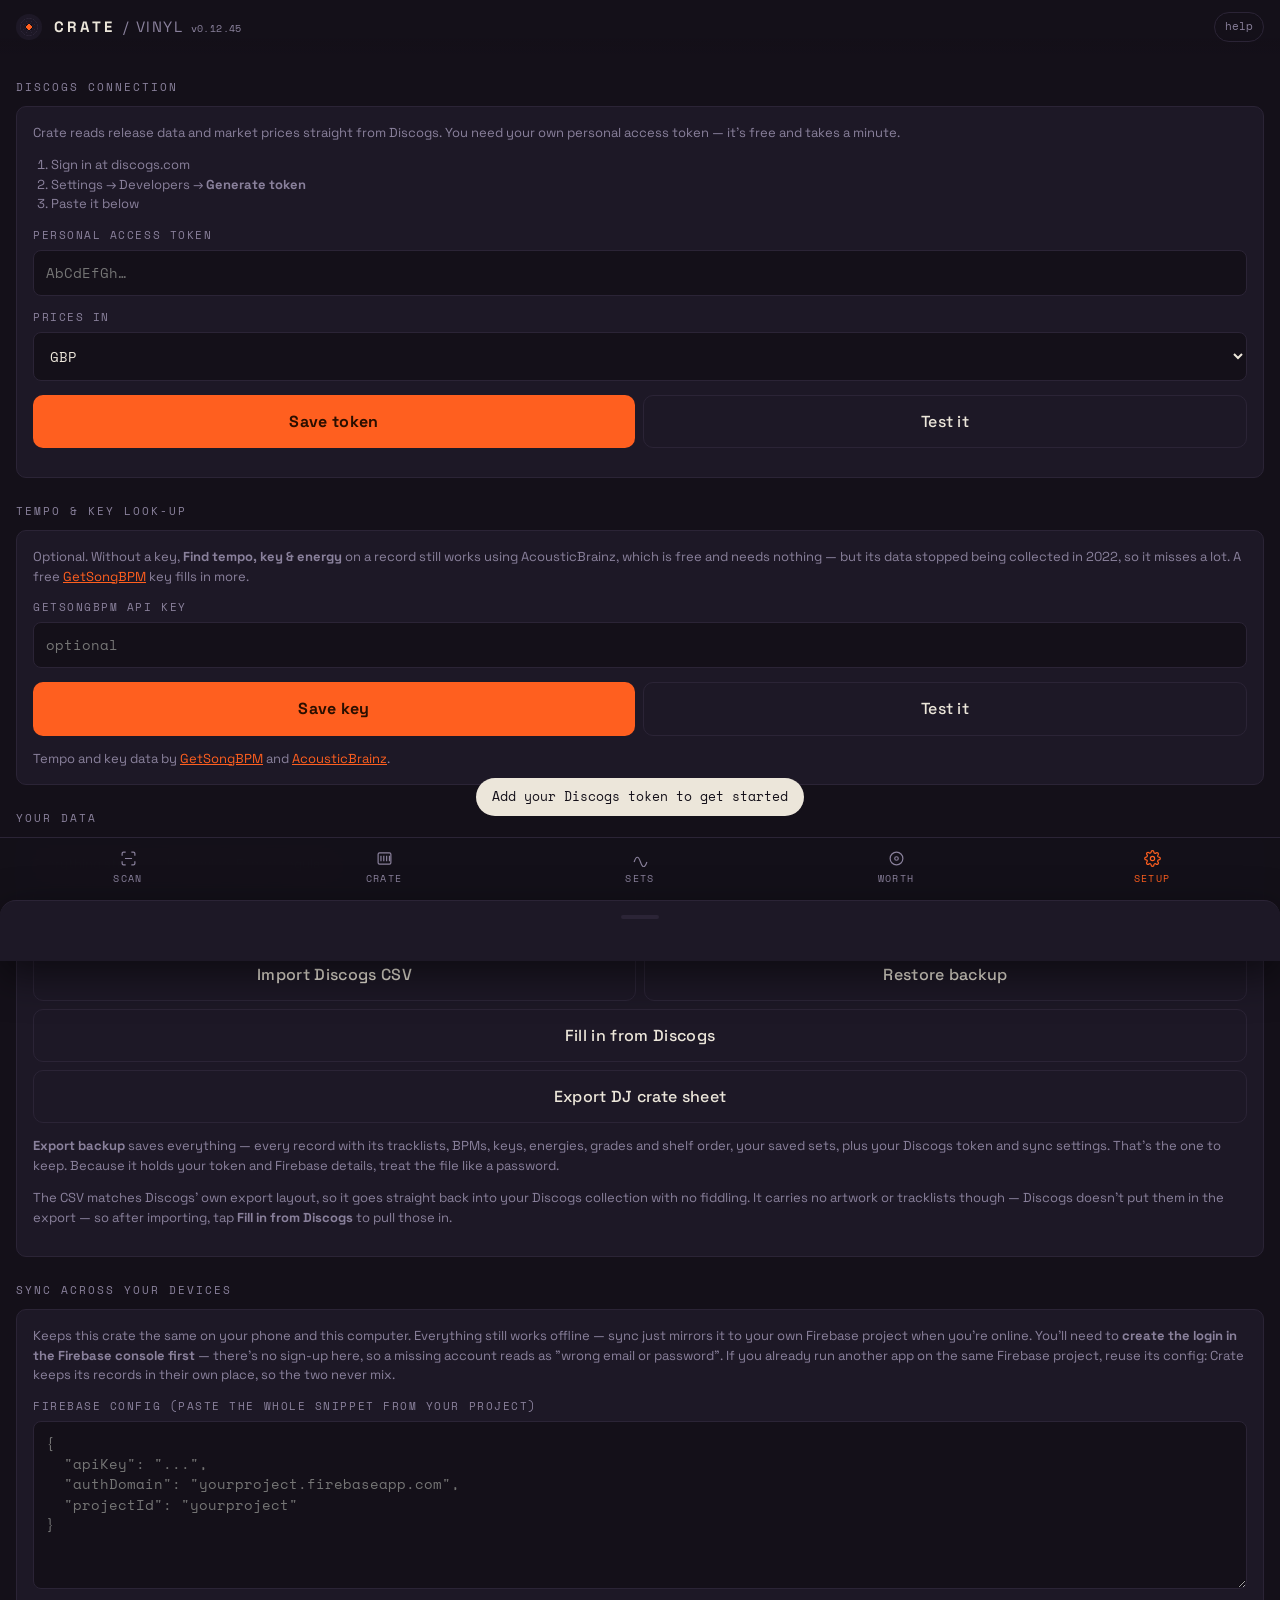
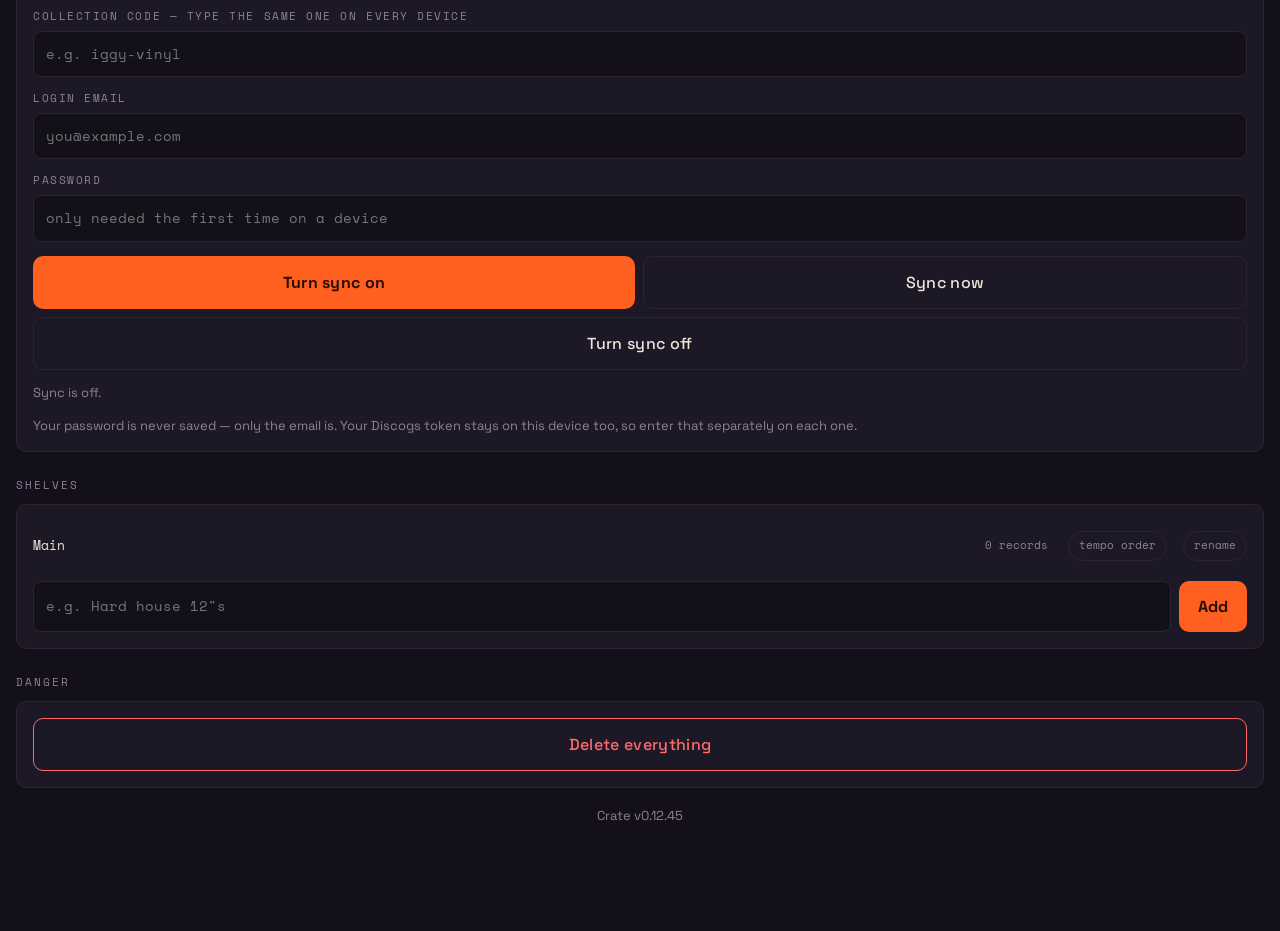
==== index.html @ 2db7d320 "v0.12.45 - Swap Sets and Worth in the bottom bar - the nav now reads Scan, Crate, Sets, Worth, Setup" ====
<!DOCTYPE html>
<html lang="en-GB">
<head>
<meta charset="utf-8">
<meta name="viewport" content="width=device-width, initial-scale=1, viewport-fit=cover">
<meta name="theme-color" content="#141019">
<title>Crate — vinyl cataloguer</title>
<link rel="preconnect" href="https://fonts.googleapis.com">
<link rel="preconnect" href="https://fonts.gstatic.com" crossorigin>
<link href="https://fonts.googleapis.com/css2?family=Space+Grotesk:wght@400;500;700&family=Space+Mono:wght@400;700&display=swap" rel="stylesheet">
<link rel="stylesheet" href="styles.css?v=0.12.45">
</head>
<body>

<header>
  <div class="disc" id="disc" aria-hidden="true"></div>
  <div class="wordmark">Crate <span>/ vinyl</span>
    <button class="ver" id="hdrVer" type="button" disabled></button></div>
  <div class="spacer"></div>
  <button class="ghost" id="btnHelp">help</button>
</header>

<main>

<!-- ═══ SCAN ═══ -->
<section class="view on" id="v-scan">
  <div class="eyebrow">Add records</div>

  <div id="stage">
    <video id="video" playsinline muted></video>
    <div class="reticle"></div>
    <div class="stage-note" id="stageNote">Point at the barcode on the sleeve</div>
  </div>

  <div style="margin-top:12px" class="row">
    <button class="btn" id="btnCam">Scan barcodes</button>
    <button class="btn" id="btnRead" style="display:none">Read it</button>
    <button class="btn quiet" id="btnStop" style="display:none">Stop camera</button>
  </div>
  <div class="row" style="margin-top:8px">
    <button class="btn quiet" id="btnOcrCat">Read cat. no.</button>
    <button class="btn quiet" id="btnOcrCover">Read cover</button>
  </div>

  <label class="f" for="fileShelf">File anything new into</label>
  <div class="row">
    <select id="fileShelf"></select>
    <select id="fileAt" style="flex:0 0 42%">
      <option value="end">at the back</option>
      <option value="start">at the front</option>
    </select>
  </div>

  <label class="f" for="manual">Or type a barcode, catalogue number or title</label>
  <div class="row">
    <input type="text" id="manual" placeholder="5033197130729 / TIDY123 / Binary Finary" autocomplete="off">
    <button class="btn" id="btnFind" style="flex:0 0 88px">Find</button>
  </div>
  <p class="hint" style="margin:8px 0 0">Find shows you every pressing Discogs has, so you can pick the one you own — and so does scanning now. The camera closes once it has a barcode; if that barcode matches more than one pressing the queue waits at <i>pick one</i> until you choose.</p>
  <div class="row" style="margin-top:8px">
    <button class="btn quiet" id="btnPaste">Paste Discogs link</button>
    <button class="btn quiet" id="btnBlank">Add by hand</button>
  </div>

  <div class="eyebrow">Queue</div>
  <div class="panel" id="queue"><div class="hint">Nothing queued. Scans land here and resolve one at a time so Discogs doesn't rate-limit you.</div></div>
</section>

<!-- ═══ CRATE ═══ -->
<section class="view" id="v-crate">
  <div class="eyebrow">Your collection</div>
  <div class="strip" id="strip"></div>

  <div class="shelfhead">
    <div class="eyebrow">Shelves</div>
    <div class="spacer"></div>
    <button class="ghost" id="btnShelfEdit">reorder shelves</button>
  </div>
  <div class="shelfGrid" id="shelfGrid"></div>

  <div class="shelfhead">
    <div class="eyebrow" id="crateNote">Flick through</div>
    <div class="spacer"></div>
    <button class="ghost" id="btnCrateArrange">arrange records</button>
  </div>
  <div class="selbar" id="crateSelBar" style="display:none">
    <button class="ghost" data-undo>undo</button>
    <button class="ghost" id="btnCrateSelect">select several</button>
    <button class="ghost" data-sel-when data-sel-all="crate">select all</button>
    <button class="ghost" data-sel-when data-sel-none>clear</button>
    <button class="ghost" data-sel-when data-sel-place>place them</button>
  </div>
  <div class="crate-rail"><div class="crate" id="crate"></div></div>

  <div class="toggle" id="mode">
    <button data-m="sleeves" class="on">Sleeves</button>
    <button data-m="tracks">Tracks</button>
  </div>

  <div class="tools">
    <input type="search" id="q" placeholder="Search artist, title, label, cat no…" autocomplete="off">
    <select id="sort">
      <option value="shelf">Shelf order — yours</option>
      <option value="added">Newest first</option>
      <option value="artist">Artist A–Z</option>
      <option value="year">Year</option>
      <option value="value">Value high–low</option>
      <option value="label">Label</option>
      <option value="genre">Genre A–Z</option>
      <option value="track">Title A–Z</option>
      <option value="bpm">BPM low–high</option>
      <option value="keybpm">Key, then BPM</option>
      <option value="bpmkey">BPM, then key</option>
      <option value="energy">Energy low–high</option>
      <option value="energybpm">Energy, then BPM</option>
    </select>
    <button class="ghost" id="sortDir" aria-pressed="false"
            title="Reverse the order">↓</button>
  </div>

  <div class="setfilter" id="setFilterBar" style="display:none"></div>

  <div class="filterbar">
    <div class="lane">
      <span class="tag">Shelf</span>
      <select id="shelfFilter"><option value="">All shelves</option></select>
      <select id="fmtFilter"><option value="">All formats</option></select>
    </div>
    <div class="lane">
      <span class="tag">Genre</span>
      <button type="button" class="pickbtn" id="genreFilter"><span>All genres</span></button>
    </div>
    <div class="lane">
      <span class="tag">BPM</span>
      <input type="number" id="bpmMin" placeholder="min" inputmode="numeric">
      <input type="number" id="bpmMax" placeholder="max" inputmode="numeric">
      <select id="keyFilter"><option value="">Any key</option></select>
    </div>
    <label class="check"><input type="checkbox" id="harmonic"> Include harmonically compatible keys</label>
    <div class="lane"><span class="clearf" id="clearF" role="button" tabindex="0">Clear filters</span></div>
  </div>

  <div class="shelfhead" id="arrangeBar" style="display:none">
    <div class="eyebrow" id="arrangeNote"></div>
    <div class="spacer"></div>
    <button class="ghost" id="btnArrange">arrange records</button>
  </div>
  <div class="selbar" id="gridSelBar" style="display:none">
    <button class="ghost" data-undo>undo</button>
    <button class="ghost" id="btnSelect">select several</button>
    <button class="ghost" data-sel-when data-sel-all="grid">select all</button>
    <button class="ghost" data-sel-when data-sel-none>clear</button>
    <button class="ghost" data-sel-when data-sel-place>place them</button>
  </div>

  <div class="selbar" id="tagBar">
    <button class="ghost" id="btnTagGenre">tag genre</button>
    <button class="ghost" data-tag-when id="btnTagAll">select all</button>
    <button class="ghost" data-tag-when id="btnTagNone">clear</button>
    <button class="ghost" data-tag-when id="btnTagApply">set genre…</button>
    <button class="ghost" id="btnTagUndo" style="display:none">undo that</button>
    <div class="eyebrow" id="tagNote" style="display:none;flex-basis:100%"></div>
  </div>

  <div class="grid" id="grid"></div>
  <div class="tlist" id="tlist" style="display:none"></div>
</section>

<!-- ═══ STATS ═══ -->
<section class="view" id="v-stats">
  <div class="eyebrow">What you're sitting on</div>
  <div class="strip" id="strip2"></div>
  <div class="panel" style="margin-top:14px">
    <div class="hint" id="valueNote"></div>
  </div>
  <div class="eyebrow">By decade</div>
  <div id="byDecade"></div>
  <div class="eyebrow">By label</div>
  <div id="byLabel"></div>
  <div class="eyebrow">By style</div>
  <div id="byStyle"></div>
  <div class="eyebrow">Most valuable</div>
  <div id="topValue"></div>
  <div style="height:20px"></div>
</section>

<!-- ═══ SETS ═══ -->
<section class="view" id="v-sets">
  <div class="eyebrow">Build a set</div>
  <p class="hint" style="margin-top:0">Pick a shape and Crate walks your collection along it,
    keeping the tempo mixable and the keys in step. Nothing here changes your records — it
    proposes an order, and tells you which sleeves to pull.</p>

  <div id="setSaved" style="display:none"></div>

  <div class="panel" id="setCover"></div>

  <label class="f">Shape</label>
  <div class="curvegrid" id="curvePick"></div>

  <div class="row">
    <div><label class="f" for="setMins">How long</label>
      <input type="number" id="setMins" value="90" min="10" max="600" step="5" inputmode="numeric"></div>
    <div><label class="f" for="setShelf">From</label>
      <select id="setShelf"></select></div>
  </div>
  <div class="row">
    <div><label class="f" for="setGenre">Genre</label>
      <button type="button" class="pickbtn" id="setGenre"><span>Every genre</span></button></div>
    <div><label class="f" for="setStart">Start near</label>
      <input type="number" id="setStart" placeholder="any BPM" min="40" max="300" inputmode="numeric"></div>
  </div>

  <button class="btn" id="btnBuildSet" style="margin-top:14px">Build the set</button>
  <div id="setOut"></div>
  <div style="height:20px"></div>
</section>

<!-- ═══ SETUP ═══ -->
<section class="view" id="v-setup">
  <div class="eyebrow">Discogs connection</div>
  <div class="panel">
    <p class="hint" style="margin-top:0">Crate reads release data and market prices straight from Discogs. You need your own personal access token — it's free and takes a minute.</p>
    <ol class="hint" style="padding-left:18px">
      <li>Sign in at discogs.com</li>
      <li>Settings → Developers → <b>Generate token</b></li>
      <li>Paste it below</li>
    </ol>
    <label class="f" for="tok">Personal access token</label>
    <input type="text" id="tok" placeholder="AbCdEfGh…" autocomplete="off" spellcheck="false">
    <label class="f" for="curr">Prices in</label>
    <select id="curr">
      <option>GBP</option><option>USD</option><option>EUR</option>
      <option>AUD</option><option>CAD</option><option>JPY</option><option>SEK</option>
    </select>
    <div style="margin-top:14px" class="row">
      <button class="btn" id="btnSaveTok">Save token</button>
      <button class="btn quiet" id="btnTest">Test it</button>
    </div>
    <p class="hint" id="tokState" style="margin-bottom:0"></p>
  </div>

  <div class="eyebrow">Tempo &amp; key look-up</div>
  <div class="panel">
    <p class="hint" style="margin-top:0">Optional. Without a key, <b>Find tempo, key &amp; energy</b> on a record
      still works using AcousticBrainz, which is free and needs nothing — but its data stopped being
      collected in 2022, so it misses a lot. A free
      <a href="https://getsongbpm.com/api" target="_blank" rel="noopener">GetSongBPM</a> key fills in more.</p>
    <label class="f" for="bpmKey">GetSongBPM API key</label>
    <input type="text" id="bpmKey" placeholder="optional" autocomplete="off" spellcheck="false">
    <div style="margin-top:14px" class="row">
      <button class="btn" id="btnSaveBpmKey">Save key</button>
      <button class="btn quiet" id="btnTestBpmKey">Test it</button>
    </div>
    <p class="hint" id="bpmKeyState"></p>
    <p class="hint" style="margin-bottom:0">Tempo and key data by
      <a href="https://getsongbpm.com" target="_blank" rel="noopener">GetSongBPM</a>
      and <a href="https://acousticbrainz.org" target="_blank" rel="noopener">AcousticBrainz</a>.</p>
  </div>

  <div class="eyebrow">Your data</div>
  <div class="panel">
    <p class="hint" style="margin-top:0">Everything stays on this device. Export regularly.</p>
    <div class="row" style="margin-bottom:8px">
      <button class="btn quiet" id="btnCsv">Export CSV</button>
      <button class="btn quiet" id="btnJson">Export backup</button>
    </div>
    <div class="row" style="margin-bottom:8px">
      <button class="btn quiet" id="btnImport">Import Discogs CSV</button>
      <button class="btn quiet" id="btnRestore">Restore backup</button>
    </div>
    <button class="btn quiet" id="btnFill" style="margin-bottom:8px">Fill in from Discogs</button>
    <button class="btn quiet" id="btnDj">Export DJ crate sheet</button>
    <input type="file" id="file" accept=".csv,.json" style="display:none">
    <p class="hint"><b>Export backup</b> saves everything — every record with its tracklists, BPMs, keys, energies, grades and shelf order, your saved sets, plus your Discogs token and sync settings. That's the one to keep. Because it holds your token and Firebase details, treat the file like a password.</p>
    <p class="hint">The CSV matches Discogs' own export layout, so it goes straight back into your Discogs collection with no fiddling. It carries no artwork or tracklists though — Discogs doesn't put them in the export — so after importing, tap <b>Fill in from Discogs</b> to pull those in.</p>
  </div>

  <div class="eyebrow">Sync across your devices</div>
  <div class="panel">
    <p class="hint" style="margin-top:0">Keeps this crate the same on your phone and this computer.
      Everything still works offline — sync just mirrors it to your own Firebase project when you're online.
      You'll need to <b>create the login in the Firebase console first</b> — there's no sign-up here, so a
      missing account reads as "wrong email or password". If you already run another app on the same Firebase
      project, reuse its config: Crate keeps its records in their own place, so the two never mix.</p>
    <label class="f" for="syncCfg">Firebase config (paste the whole snippet from your project)</label>
    <textarea id="syncCfg" rows="7" spellcheck="false" placeholder='{
  "apiKey": "...",
  "authDomain": "yourproject.firebaseapp.com",
  "projectId": "yourproject"
}'></textarea>
    <label class="f" for="syncCode">Collection code — type the same one on every device</label>
    <input type="text" id="syncCode" placeholder="e.g. iggy-vinyl" autocomplete="off" spellcheck="false">
    <label class="f" for="syncEmail">Login email</label>
    <input type="email" id="syncEmail" placeholder="you@example.com" autocomplete="username" spellcheck="false">
    <label class="f" for="syncPw">Password</label>
    <input type="password" id="syncPw" placeholder="only needed the first time on a device" autocomplete="current-password">
    <div class="row" style="margin-top:14px">
      <button class="btn" id="btnSyncOn">Turn sync on</button>
      <button class="btn quiet" id="btnSyncNow">Sync now</button>
    </div>
    <button class="btn quiet" id="btnSyncOff" style="margin-top:8px">Turn sync off</button>
    <p class="hint" id="syncState" style="margin-bottom:0">Sync is off.</p>
    <p class="hint" style="margin-bottom:0">Your password is never saved — only the email is. Your Discogs
      token stays on this device too, so enter that separately on each one.</p>
  </div>

  <div class="eyebrow">Shelves</div>
  <div class="panel">
    <div id="shelfList"></div>
    <div class="row" style="margin-top:10px">
      <input type="text" id="newShelf" placeholder="e.g. Hard house 12&quot;s">
      <button class="btn" id="btnShelf" style="flex:0 0 68px">Add</button>
    </div>
  </div>

  <div class="eyebrow">Danger</div>
  <div class="panel">
    <button class="btn quiet" id="btnWipe" style="color:var(--bad);border-color:var(--bad)">Delete everything</button>
  </div>

  <p class="hint" style="text-align:center;margin-top:18px">Crate v<span id="appVer">—</span></p>
  <div style="height:20px"></div>
</section>

</main>

<nav>
  <button data-v="scan" class="on"><svg class="ic" viewBox="0 0 24 24"><path d="M3 8V5a2 2 0 012-2h3M16 3h3a2 2 0 012 2v3M21 16v3a2 2 0 01-2 2h-3M8 21H5a2 2 0 01-2-2v-3M7 12h10"/></svg>Scan</button>
  <button data-v="crate"><svg class="ic" viewBox="0 0 24 24"><rect x="3" y="4" width="18" height="16" rx="2"/><path d="M7 8v8M11 8v8M15 8v8M19 8v8"/></svg>Crate</button>
  <button data-v="sets"><svg class="ic" viewBox="0 0 24 24"><path d="M3 17c3-9 6-9 9 0s6 9 9 0"/></svg>Sets</button>
  <button data-v="stats"><svg class="ic" viewBox="0 0 24 24"><circle cx="12" cy="12" r="9"/><circle cx="12" cy="12" r="2.5"/></svg>Worth</button>
  <button data-v="setup"><svg class="ic" viewBox="0 0 24 24"><circle cx="12" cy="12" r="3"/><path d="M19.4 15a1.7 1.7 0 00.34 1.88l.06.06a2 2 0 11-2.83 2.83l-.06-.06a1.7 1.7 0 00-1.88-.34 1.7 1.7 0 00-1 1.56V21a2 2 0 11-4 0v-.09a1.7 1.7 0 00-1.11-1.56 1.7 1.7 0 00-1.88.34l-.06.06a2 2 0 11-2.83-2.83l.06-.06a1.7 1.7 0 00.34-1.88 1.7 1.7 0 00-1.56-1H3a2 2 0 110-4h.09A1.7 1.7 0 004.65 8.6a1.7 1.7 0 00-.34-1.88l-.06-.06a2 2 0 112.83-2.83l.06.06a1.7 1.7 0 001.88.34H9a1.7 1.7 0 001-1.56V3a2 2 0 114 0v.09a1.7 1.7 0 001 1.56 1.7 1.7 0 001.88-.34l.06-.06a2 2 0 112.83 2.83l-.06.06a1.7 1.7 0 00-.34 1.88V9a1.7 1.7 0 001.56 1H21a2 2 0 110 4h-.09a1.7 1.7 0 00-1.51 1z"/></svg>Setup</button>
</nav>

<div class="scrim" id="scrim"></div>
<div class="sheet" id="sheet" role="dialog" aria-modal="true"><div class="grip"></div><div id="sheetBody"></div></div>
<div id="toast" role="status"></div>

<script src="app.js?v=0.12.45"></script>
</body>
</html>
---- styles.css ----
/* ── tokens ───────────────────────────────────────────────── */
:root{
  --ink:#141019;        /* deep sleeve black, violet cast */
  --wax:#1d1826;        /* raised surface */
  --groove:#2b2436;     /* borders, grooves */
  --dust:#8a819c;       /* muted text */
  --card:#ece6da;       /* sleeve cardstock — text colour */
  --sticker:#ff5f1f;    /* fluorescent price sticker */
  --sticker-ink:#2a0f00;
  --ok:#7de0b0;
  --warn:#ffd24a;
  --bad:#ff6b6b;
  --display:"Space Grotesk",system-ui,-apple-system,sans-serif;
  --mono:"Space Mono",ui-monospace,SFMono-Regular,Menlo,monospace;
  --r:10px;
  --shadow:0 14px 40px rgba(0,0,0,.55);
}
*{box-sizing:border-box;-webkit-tap-highlight-color:transparent}
html,body{margin:0;padding:0}
body{
  background:var(--ink);
  color:var(--card);
  font-family:var(--display);
  font-size:16px;line-height:1.45;
  padding-bottom:calc(72px + env(safe-area-inset-bottom));
  overscroll-behavior-y:none;
}
button,input,select,textarea{font:inherit;color:inherit}
button{cursor:pointer;border:0;background:none}
a{color:var(--sticker)}
:focus-visible{outline:2px solid var(--sticker);outline-offset:2px;border-radius:4px}
::-webkit-scrollbar{height:6px;width:6px}
::-webkit-scrollbar-thumb{background:var(--groove);border-radius:3px}

/* ── header ───────────────────────────────────────────────── */
header{
  position:sticky;top:0;z-index:40;
  display:flex;align-items:center;gap:12px;
  padding:calc(12px + env(safe-area-inset-top)) 16px 12px;
  background:linear-gradient(var(--ink) 70%,transparent);
}
.disc{width:26px;height:26px;border-radius:50%;flex:none;
  background:
    radial-gradient(circle at 50% 50%, var(--sticker) 0 14%, var(--ink) 14.5% 20%,
    var(--groove) 20.5% 22%, var(--wax) 22.5% 32%, var(--groove) 32.5% 34%,
    var(--wax) 34.5% 46%, var(--groove) 46.5% 48%, var(--wax) 48.5% 100%);
  animation:spin 3.2s linear infinite;animation-play-state:paused}
.disc.on{animation-play-state:running}
@keyframes spin{to{transform:rotate(360deg)}}
.wordmark{font-weight:700;letter-spacing:.22em;text-transform:uppercase;font-size:15px}
.wordmark span{color:var(--dust);letter-spacing:.1em;font-weight:400}
/* The running version, in the bar rather than only at the foot of Setup.
   A cached page looks identical to a fresh one, so this is the first
   thing worth reading when something behaves oddly. Mono and small so it
   sits under the wordmark's tracking rather than competing with it. */
.wordmark .ver{font-family:var(--mono);font-size:10px;letter-spacing:.04em;
  text-transform:none;color:var(--dust);font-weight:400;white-space:nowrap;
  padding:0;cursor:default}
.wordmark .ver[disabled]{opacity:1}          /* disabled only means "not tappable" here */
/* A newer build is live. Orange because it is the one thing in the bar
   worth acting on, and because a cached page is otherwise identical to a
   fresh one — which has cost real time to diagnose before. */
.wordmark .ver.upd{color:var(--sticker);cursor:pointer;text-decoration:underline;
  text-underline-offset:3px}
header .spacer{flex:1}
.ghost{font-family:var(--mono);font-size:11px;color:var(--dust);
  border:1px solid var(--groove);padding:6px 10px;border-radius:99px}
.ghost:hover{color:var(--card);border-color:var(--dust)}

main{padding:0 16px}
.view{display:none}
.view.on{display:block;animation:rise .28s ease both}
@keyframes rise{from{opacity:0;transform:translateY(8px)}to{opacity:1;transform:none}}

/* ── shared bits ──────────────────────────────────────────── */
.eyebrow{font-family:var(--mono);font-size:11px;letter-spacing:.18em;
  text-transform:uppercase;color:var(--dust);margin:26px 0 10px}
.panel{background:var(--wax);border:1px solid var(--groove);border-radius:var(--r);padding:16px}
.btn{background:var(--sticker);color:var(--sticker-ink);font-weight:700;
  padding:14px 18px;border-radius:var(--r);letter-spacing:.02em;
  display:inline-flex;align-items:center;justify-content:center;gap:8px;width:100%}
.btn:active{transform:translateY(1px)}
.btn.quiet{background:transparent;color:var(--card);border:1px solid var(--groove);font-weight:500}
.btn.quiet:hover{border-color:var(--dust)}
.btn[disabled]{opacity:.45;pointer-events:none}
.row{display:flex;gap:8px}
.row>*{flex:1}
label.f{display:block;font-family:var(--mono);font-size:11px;letter-spacing:.14em;
  text-transform:uppercase;color:var(--dust);margin:14px 0 6px}
input[type=text],input[type=number],input[type=search],
input[type=email],input[type=password],select,textarea{
  width:100%;background:var(--ink);border:1px solid var(--groove);
  border-radius:8px;padding:12px;font-family:var(--mono);font-size:14px}
input:focus,select:focus,textarea:focus{border-color:var(--sticker);outline:none}
.hint{font-size:13px;color:var(--dust);line-height:1.5}

/* ── scanner ──────────────────────────────────────────────── */
#stage{position:relative;background:#000;border:1px solid var(--groove);
  border-radius:var(--r);overflow:hidden;aspect-ratio:4/3;display:none}
#stage.on{display:block}
#video{width:100%;height:100%;object-fit:cover;display:block}
.reticle{position:absolute;inset:18% 10%;border:2px solid rgba(255,95,31,.9);
  border-radius:6px;box-shadow:0 0 0 100vmax rgba(0,0,0,.45)}
/* reading a whole cover wants the full frame, not the barcode slot */
#stage.wide .reticle{inset:4%}
.reticle::after{content:"";position:absolute;left:0;right:0;height:2px;
  background:var(--sticker);box-shadow:0 0 12px var(--sticker);
  animation:sweep 2.2s ease-in-out infinite}
@keyframes sweep{0%,100%{top:4%}50%{top:96%}}
.stage-note{position:absolute;left:0;right:0;bottom:0;padding:8px 12px;
  font-family:var(--mono);font-size:11px;background:rgba(0,0,0,.6);color:var(--card)}

/* ── queue ────────────────────────────────────────────────── */
.q{display:flex;align-items:center;gap:10px;padding:10px 0;border-bottom:1px solid var(--groove)}
.q:last-child{border-bottom:0}
.q .code{font-family:var(--mono);font-size:13px}
.q .st{margin-left:auto;font-family:var(--mono);font-size:11px;color:var(--dust)}
.q.done .st{color:var(--ok)}
.q.miss .st{color:var(--bad)}

/* ── stats strip ──────────────────────────────────────────── */
.strip{display:grid;grid-template-columns:repeat(3,1fr);gap:1px;
  background:var(--groove);border:1px solid var(--groove);border-radius:var(--r);overflow:hidden}
.strip div{background:var(--wax);padding:14px 10px;text-align:center}
.strip b{display:block;font-family:var(--mono);font-size:19px;font-weight:700;letter-spacing:-.02em}
.strip small{font-family:var(--mono);font-size:10px;letter-spacing:.14em;
  text-transform:uppercase;color:var(--dust)}

/* ── THE CRATE (signature) ────────────────────────────────── */
.crate-rail{position:relative;margin:0 -16px;padding:0 16px}
/* The top padding is headroom, not decoration: overflow-x:auto makes the
   vertical axis clip too, so a record lifted out of the crate is cut off
   without room above it to rise into. */
.crate{display:flex;gap:3px;overflow-x:auto;scroll-snap-type:x proximity;
  padding:60px 16px 26px;margin:0 -16px;
  background:
    linear-gradient(180deg,transparent 0 18px,#0d0a11 18px 100%);
  border-top:1px solid var(--groove);border-bottom:1px solid var(--groove)}
.spine{flex:none;width:26px;height:184px;scroll-snap-align:center;
  border-radius:2px 2px 0 0;position:relative;overflow:hidden;
  box-shadow:inset -3px 0 6px rgba(0,0,0,.5), 0 -3px 8px rgba(0,0,0,.4);
  transition:transform .18s ease,width .18s ease}
.spine:hover,.spine:focus-visible{transform:translateY(-14px)}
.spine .txt{position:absolute;bottom:8px;left:50%;transform:translateX(-50%) rotate(180deg);
  writing-mode:vertical-rl;font-family:var(--mono);font-size:10px;letter-spacing:.06em;
  white-space:nowrap;max-height:168px;overflow:hidden;text-overflow:ellipsis;
  color:rgba(255,255,255,.92);text-shadow:0 1px 2px rgba(0,0,0,.8)}
.spine .tab{position:absolute;top:0;left:0;right:0;height:5px;background:rgba(255,255,255,.25)}
.crate-empty{padding:34px 16px;text-align:center;color:var(--dust);font-size:14px}

/* ── choosing which Discogs pressing you actually own ─────── */
.picklist{display:flex;flex-direction:column;gap:8px;max-height:56vh;overflow-y:auto;
  margin:0 -2px;padding:0 2px}
.pick{display:flex;align-items:center;gap:10px;width:100%;text-align:left;
  background:var(--wax);border:1px solid var(--groove);border-radius:var(--r);padding:8px}
.pick:hover{border-color:var(--dust)}
.pick img,.pick .noimg{width:50px;height:50px;flex:none;border-radius:4px;object-fit:cover;
  background:var(--ink);border:1px solid var(--groove);display:block}
.pick .who{min-width:0;flex:1}
.pick .who b{font-size:13.5px;font-weight:500;line-height:1.3;overflow:hidden;
  display:-webkit-box;-webkit-line-clamp:2;-webkit-box-orient:vertical}
.pick .who span{display:block;font-family:var(--mono);font-size:10.5px;color:var(--dust);
  white-space:nowrap;overflow:hidden;text-overflow:ellipsis;margin-top:3px}
.pick .add{font-family:var(--mono);font-size:10px;letter-spacing:.12em;text-transform:uppercase;
  font-weight:700;color:var(--sticker-ink);background:var(--sticker);
  padding:6px 9px;border-radius:4px;flex:none}
.pick .have{position:static;transform:none;flex:none;background:var(--groove);color:var(--dust);
  font-family:var(--mono);font-size:9px;font-weight:700;padding:4px 6px;border-radius:3px;
  letter-spacing:.08em}
/* The rail keeps scrolling normally while arranging — you tap to lift a
   record and tap again to place it, so the finger is never held down. */
.crate.editing .spine{cursor:grab;animation:jiggle .8s ease-in-out infinite}
.crate.editing .spine:hover{transform:none}
.spine.drag{animation:none;transform:translateY(-14px);z-index:5;cursor:grabbing;
  outline:2px solid var(--sticker);outline-offset:1px;box-shadow:var(--shadow)}
/* lifted out of the crate, waiting to be put somewhere */
.spine.picked{animation:none;transform:translateY(-20px);z-index:6;
  outline:2px solid var(--sticker);outline-offset:1px;box-shadow:var(--shadow)}
/* Pulled half out of the crate so you can see what it actually is. A
   26px sliver of a sleeve is unreadable, so it widens as it rises —
   which is what the width transition on .spine was always for. Cream,
   like the shelf tile, since orange already means lifted for a move and
   green means ticked for a bulk one. */
.spine.here{transform:translateY(-38px);width:86px;z-index:7;
  outline:2px solid var(--card);outline-offset:1px;box-shadow:var(--shadow)}
.spine .pop{position:absolute;left:0;top:0;width:100%;height:86px;
  object-fit:cover;display:block}
.spine .txt{transition:opacity .18s ease}
.spine.here.hasart .txt{opacity:0}
.rec.picked{animation:none}
.rec.picked .sleeve{outline:2px solid var(--sticker);outline-offset:3px}
.rec.picked h4{color:var(--sticker)}
/* ticked for a bulk move. Green, not orange, so a set of forty waiting to
   be re-filed never reads as one record lifted out of the crate. */
.spine.sel{animation:none;transform:translateY(-10px);
  outline:2px solid var(--ok);outline-offset:1px}
.spine.sel .tab{background:var(--ok)}
.rec.sel{animation:none}
.rec.sel .sleeve{outline:2px solid var(--ok);outline-offset:3px}
.rec.sel .sleeve::after{content:'✓';position:absolute;top:6px;left:6px;
  width:21px;height:21px;border-radius:50%;background:var(--ok);color:var(--ink);
  font-size:12px;font-weight:700;display:grid;place-items:center}
/* ticked for a bulk genre. Orange rather than the arrange green, because
   the two selections mean different things and can look identical on a
   phone otherwise — one is about to move records, the other about to
   write to them. A record whose tracks are only partly ticked gets a
   dashed outline and no badge: a solid tick there would claim the whole
   sleeve is going to change when only some of it is. */
.rec.tag{animation:none}
.rec.tag .sleeve{outline:2px solid var(--sticker);outline-offset:3px}
.rec.tag .sleeve::after{content:'✓';position:absolute;top:6px;left:6px;
  width:21px;height:21px;border-radius:50%;background:var(--sticker);color:var(--sticker-ink);
  font-size:12px;font-weight:700;display:grid;place-items:center}
.rec.tagsome{animation:none}
.rec.tagsome .sleeve{outline:2px dashed var(--sticker);outline-offset:3px}
/* A halo rather than a left bar or extra padding: the rows are flush to
   the edge of the list, so anything that adds width would shunt every
   ticked row sideways as you tap down the list. */
.trow.tag{background:rgba(255,95,31,.10);
  box-shadow:0 0 0 6px rgba(255,95,31,.10)}
.trow.tag .who b{color:var(--sticker)}
.selbar{display:flex;align-items:center;gap:8px;flex-wrap:wrap;margin:-2px 0 12px}
.selbar .ghost{flex:none}
.selbar .eyebrow{margin:0}
.ghost:disabled{opacity:.38;pointer-events:none}

/* ── grid ─────────────────────────────────────────────────── */
.tools{display:flex;gap:8px;margin:14px 0}
.tools input{flex:2}
.tools select{flex:1;padding:12px 8px}
.tools #sortDir{flex:0 0 42px;padding:0;font-size:15px;line-height:1}
.tools #sortDir[aria-pressed="true"]{color:var(--sticker);border-color:var(--sticker)}
.grid{display:grid;grid-template-columns:repeat(auto-fill,minmax(148px,1fr));gap:14px;margin-bottom:24px}
.rec{position:relative;text-align:left}
.sleeve{aspect-ratio:1;background:var(--wax);border:1px solid var(--groove);
  border-radius:4px;overflow:hidden;position:relative}
.sleeve img{width:100%;height:100%;object-fit:cover;display:block}
.sleeve .noart{position:absolute;inset:0;display:grid;place-items:center;
  font-family:var(--mono);font-size:10px;color:var(--dust);text-align:center;padding:8px}
.tagsticker{position:absolute;right:-6px;top:-6px;background:var(--sticker);
  color:var(--sticker-ink);font-family:var(--mono);font-weight:700;font-size:11px;
  padding:4px 7px;border-radius:3px;transform:rotate(-7deg);
  box-shadow:0 3px 8px rgba(0,0,0,.5)}
.rec h4{margin:8px 0 1px;font-size:13.5px;font-weight:500;line-height:1.25;
  overflow:hidden;display:-webkit-box;-webkit-line-clamp:2;-webkit-box-orient:vertical}
.rec p{margin:0;font-family:var(--mono);font-size:10.5px;color:var(--dust);
  white-space:nowrap;overflow:hidden;text-overflow:ellipsis}
.dupe{position:absolute;left:6px;top:6px;background:var(--warn);color:#2a1f00;
  font-family:var(--mono);font-size:9px;font-weight:700;padding:2px 5px;border-radius:2px}

/* ── shelves, each its own crate ──────────────────────────── */
.shelfhead{display:flex;align-items:center;gap:10px;margin:26px 0 10px}
.shelfhead .eyebrow{margin:0;min-width:0;overflow:hidden;
  text-overflow:ellipsis;white-space:nowrap}
.shelfhead .ghost{flex:none}
.shelfhead .spacer{flex:1}
.shelfGrid{display:grid;grid-template-columns:repeat(3,1fr);gap:12px}
.shelfTile{background:var(--wax);border:1px solid var(--groove);border-radius:14px;
  padding:9px 9px 7px;cursor:pointer;touch-action:manipulation;
  transition:border-color .15s ease}
.shelfTile:hover{border-color:var(--dust)}
.shelfTile.on{border-color:var(--sticker)}
/* "the record you have open lives in this crate" — deliberately neither
   the orange of .on, which means the filter is set to this shelf, nor
   the green of a bulk-move tick. A third state needs a third look. */
.shelfTile.here{outline:2px solid var(--card);outline-offset:2px;
  box-shadow:0 0 20px rgba(236,230,218,.20)}
.shelfTile.here .name{color:var(--card);font-weight:700}
.shelfTile .art{position:relative;height:76px;border-radius:7px;overflow:hidden;
  background:var(--ink);box-shadow:inset 0 2px 12px rgba(0,0,0,.6)}
.shelfTile .spines{display:flex;gap:2px;height:100%;padding:5px 4px}
.shelfTile .spines i{flex:1;min-width:2px;border-radius:1px;display:block}
.shelfTile .count{position:absolute;inset:0;display:grid;place-items:center}
.shelfTile .count b{background:rgba(20,16,25,.82);border:1px solid var(--groove);
  border-radius:7px;padding:3px 9px;font-family:var(--mono);font-size:13px;
  font-weight:700;color:var(--card)}
.shelfTile .name{margin-top:7px;font-family:var(--mono);font-size:10.5px;color:var(--dust);
  text-align:center;white-space:nowrap;overflow:hidden;text-overflow:ellipsis}
.shelfTile.empty .art{opacity:.4}
.grid.editing .rec{cursor:grab;animation:jiggle .8s ease-in-out infinite}
.grid.editing .rec .sleeve{outline:1px dashed var(--dust);outline-offset:2px}
.rec.drag{animation:none;opacity:.92;position:relative;z-index:5;cursor:grabbing}
.rec.drag .sleeve{outline:2px solid var(--sticker);outline-offset:2px}
.shelfGrid.editing .shelfTile{cursor:grab;animation:jiggle .8s ease-in-out infinite}
.shelfGrid.editing .shelfTile .name::after{content:' ⠿';color:var(--sticker)}
.shelfTile.drag{animation:none;transform:scale(1.06);opacity:.92;position:relative;z-index:5;
  border-color:var(--sticker);box-shadow:var(--shadow);cursor:grabbing}
/* a record is hovering over this shelf and will land on it if dropped */
.shelfTile.droptarget{border-color:var(--sticker)}
.shelfTile.droptarget .art{box-shadow:inset 0 0 0 2px var(--sticker)}
.shelfTile.droptarget .name{color:var(--sticker)}
@keyframes jiggle{0%,100%{transform:rotate(-.6deg)}50%{transform:rotate(.6deg)}}
@media (prefers-reduced-motion:reduce){
  .shelfGrid.editing .shelfTile,.grid.editing .rec{animation:none}
  .shelfTile.drag{transform:none}
}

/* ── view toggle ──────────────────────────────────────────── */
.toggle{display:flex;gap:1px;background:var(--groove);border:1px solid var(--groove);
  border-radius:99px;overflow:hidden;margin:14px 0 0}
.toggle button{flex:1;padding:9px 4px;background:var(--wax);font-family:var(--mono);
  font-size:10.5px;letter-spacing:.14em;text-transform:uppercase;color:var(--dust)}
.toggle button.on{background:var(--sticker);color:var(--sticker-ink);font-weight:700}

.filterbar{background:var(--wax);border:1px solid var(--groove);border-radius:var(--r);
  padding:12px;margin:10px 0}
.filterbar .lane{display:flex;gap:8px;align-items:center;flex-wrap:wrap}
.filterbar .lane+.lane{margin-top:8px}
.filterbar .tag{font-family:var(--mono);font-size:10px;letter-spacing:.14em;
  text-transform:uppercase;color:var(--dust);flex:0 0 44px}
.filterbar input,.filterbar select{padding:9px 8px;font-size:13px}
/* Every control in a lane shares the row on the same terms. Without this the
   global `width:100%` gives the two BPM boxes a flex-basis of the whole lane
   each, so the lane is always over-subscribed — and #keyFilter, whose inline
   flex sets a basis of 0, contributes nothing to shrinking and so never gets
   any width back. It collapsed to its chevron, 18px, with no way to pick a
   key at all. The wider the window the worse it got. `min-width:0` is the
   half that matters: without it a select still refuses to go below its
   longest option. */
.filterbar .lane input,.filterbar .lane select{flex:1 1 0;min-width:0;width:auto}
/* the key is the point of this lane, so it gets the room the numbers don't need */
.filterbar .lane #bpmMin,.filterbar .lane #bpmMax{flex:0 1 88px}
/* A real basis rather than 0, so on a phone the key drops to its own line
   instead of sharing one three ways and ending up too narrow to read
   "12A · Db min". It is the only control in the bar with a non-zero basis,
   so it is the only one that can wrap — the other lanes are unaffected. */
.filterbar .lane #keyFilter{flex:1 1 130px}
/* ── a select that has to hold more than one answer ─────────
   Styled to match a real <select> down to the padding and the chevron,
   because it sits in a row of them and anything else reads as a
   different kind of control. It gets the same lane treatment too — see
   the flex note above; a button carries no `width:100%` of its own, but
   it must still shrink on the same terms as its neighbours. */
.pickbtn{width:100%;background:var(--ink);border:1px solid var(--groove);
  border-radius:8px;padding:12px;font-family:var(--mono);font-size:14px;
  text-align:left;display:flex;align-items:center;gap:6px;min-width:0;
  /* Matched to the height a <select> actually renders at with these
     tokens, measured rather than derived: a select gets a minimum
     content height of its own that padding maths does not predict, so
     without this the button sits 3px short of the one beside it. */
  min-height:49px}
.pickbtn>span{overflow:hidden;text-overflow:ellipsis;white-space:nowrap;min-width:0}
.pickbtn::after{content:'▾';margin-left:auto;color:var(--dust);flex:none;padding-left:4px}
.pickbtn.on{border-color:var(--sticker);color:var(--sticker)}
.pickbtn.on::after{color:var(--sticker)}
.filterbar .pickbtn{padding:9px 8px;font-size:13px;min-height:41px}
.filterbar .lane .pickbtn{flex:1 1 0;width:auto}
/* tick rows in the genre picker sheet */
.pick.tick .box{flex:0 0 20px;height:20px;border-radius:4px;border:1px solid var(--groove);
  display:grid;place-items:center;font-size:12px;font-weight:700;color:var(--sticker-ink)}
.pick.tick.on .box{background:var(--sticker);border-color:var(--sticker)}
.pick.tick.on .who b{color:var(--sticker)}
.check{display:flex;align-items:center;gap:8px;font-size:12.5px;color:var(--dust);
  font-family:var(--mono);cursor:pointer;margin-top:9px}
.check input{width:16px;height:16px;flex:0 0 16px;accent-color:var(--sticker)}
.clearf{font-family:var(--mono);font-size:10.5px;color:var(--sticker);
  text-transform:uppercase;letter-spacing:.12em;margin-left:auto}

/* ── key badge ────────────────────────────────────────────── */
.key{font-family:var(--mono);font-size:10.5px;font-weight:700;padding:3px 6px;
  border-radius:3px;letter-spacing:.02em;white-space:nowrap;
  background:hsl(var(--kh) 62% 58% / .18);color:hsl(var(--kh) 72% 68%);
  border:1px solid hsl(var(--kh) 62% 58% / .38)}
.bpmv{font-family:var(--mono);font-size:13px;font-weight:700;color:var(--card)}
.bpmv small{font-size:9px;color:var(--dust);font-weight:400;letter-spacing:.1em}

/* ── energy ───────────────────────────────────────────────────
   In the track list it is a 5px column, not a number: the row already
   carries a tempo and a key badge, and a third figure there turns the
   right-hand end into a wall of digits you stop reading. A bar is
   scannable down a long list, which is the only way this gets used.
   Filled from the bottom via a gradient hard-stop rather than a child
   element, so one span does it and there is no extra node per row on a
   list that can run to hundreds.
   Dimmer when the number was worked out, solid when it is yours — the
   same distinction the record sheet spells out in words. */
.nrgbar{width:5px;height:20px;border-radius:2px;flex:none;background:
  linear-gradient(to top, var(--sticker) 0 calc(var(--n) * 10%), var(--groove) calc(var(--n) * 10%) 100%);
  opacity:.5}
.nrgbar.set{opacity:1}

/* The sheet's own row. A slider because energy is a feel you nudge, not
   a figure you know to the decimal — and because it is the one control
   here you use with a record playing and one hand free. */
.ed .nrg{display:flex;gap:8px;align-items:center;margin-top:7px}
.ed .nrg input[type=range]{flex:1 1 auto;width:auto;min-width:0;
  accent-color:var(--sticker);height:20px;background:none;border:0;padding:0}
.nrgt{font-family:var(--mono);font-size:10px;letter-spacing:.12em;color:var(--dust);flex:none}
.nrgv{font-family:var(--mono);font-size:13px;font-weight:700;color:var(--dust);flex:none}
.nrgv.on{color:var(--sticker)}
.nrgv small{font-size:9px;font-weight:400;color:var(--dust);letter-spacing:.06em}
.nrgx{flex:none;font-family:var(--mono);font-size:10px;letter-spacing:.1em;
  text-transform:uppercase;color:var(--dust);border:1px solid var(--groove);
  border-radius:6px;padding:5px 7px}
.nrgd{flex:none;font-family:var(--mono);font-size:10px;letter-spacing:.08em;
  text-transform:uppercase;color:var(--dust)}

/* ── track list (global) ──────────────────────────────────── */
.tlist{margin-bottom:24px}
.trow{display:flex;align-items:center;gap:10px;padding:11px 0;
  border-bottom:1px solid var(--groove);width:100%;text-align:left}
.trow .art{width:34px;height:34px;flex:none;border-radius:3px;object-fit:cover;background:var(--ink)}
.trow .who{min-width:0;flex:1}
.trow .who b{display:block;font-size:13.5px;font-weight:500;
  overflow:hidden;text-overflow:ellipsis;white-space:nowrap}
.trow .who span{display:block;font-family:var(--mono);font-size:10.5px;color:var(--dust);
  overflow:hidden;text-overflow:ellipsis;white-space:nowrap}
.trow .num{display:flex;align-items:center;gap:7px;flex:none}
/* the shelf code leads the line so it survives the ellipsis — it is the
   thing you are scanning for when you want to go and pull the record */
.trow .loc{font-style:normal;font-weight:700;color:var(--sticker)}

/* ── where a record physically sits on its shelf ───────────── */
.ruler{position:relative;height:28px;border-radius:6px;background:var(--ink);
  border:1px solid var(--groove);overflow:hidden;margin:12px 0 8px}
.ruler i{position:absolute;top:0;bottom:0;width:3px;background:var(--sticker);
  box-shadow:0 0 10px var(--sticker)}
.ruler b{position:absolute;inset:0;display:grid;place-items:center;
  font-family:var(--mono);font-size:10px;letter-spacing:.1em;color:var(--dust)}
.neigh{font-family:var(--mono);font-size:11.5px;color:var(--dust);line-height:1.75}
.neigh b{color:var(--card);font-weight:400}
.keyhead{display:flex;align-items:baseline;gap:8px;margin:20px 0 2px}
.keyhead b{font-family:var(--mono);font-size:12px;letter-spacing:.14em;color:var(--sticker)}
.keyhead span{font-family:var(--mono);font-size:10.5px;color:var(--dust)}

/* ── editable tracks in sheet ─────────────────────────────── */
.ed{border-bottom:1px solid var(--groove);padding:10px 0}
.ed .top{display:flex;gap:10px;align-items:baseline;font-family:var(--mono);font-size:12.5px}
.ed .top b{color:var(--sticker);min-width:24px;flex:none}
.ed .top span:nth-child(2){flex:1;min-width:0;overflow:hidden;text-overflow:ellipsis;white-space:nowrap}
.ed .top span:last-child{color:var(--dust);font-size:11px}
.ed .bot{display:flex;gap:6px;margin-top:7px;align-items:center}
.ed .bot input[type=number]{flex:0 0 74px;padding:8px;text-align:center}
.ed .bot select{flex:1;padding:8px}
/* Genre gets its own line rather than a fifth control on .bot — at 375px
   the tempo row already fills the width exactly, with nothing to spare. */
/* Position and title are inputs now. The <b> and span rules above stay:
   the tempo-lookup review panel reuses .ed .top with plain text, so
   removing them would strip its styling. */
/* Locked, the fields read as plain text: the row looks like a tracklist
   rather than a form, and a stray tap while scrolling a long sheet
   cannot rename a track. "edit details" gives them their boxes back. */
.ed input[readonly]{border-color:transparent;background:transparent;cursor:default}
.ed .top input[readonly]{padding-left:0;padding-right:0}
.ed .top .tPos{flex:0 0 48px;padding:6px 4px;text-align:center;font-size:12px;
  color:var(--sticker);font-weight:700}
.ed .top .tTitle{flex:1;min-width:0;padding:6px 8px;font-size:12.5px}
/* Artist beside genre rather than on a line of its own — a fourth row per
   track turns a twelve-track LP into a very long sheet. */
.ed .gen{margin-top:6px;display:flex;gap:6px}
.ed .gen input[type=text]{flex:1;min-width:0;padding:8px;font-size:12.5px}
.tap{flex:0 0 52px;padding:8px 0;border:1px solid var(--groove);border-radius:8px;
  font-family:var(--mono);font-size:10.5px;letter-spacing:.1em;text-transform:uppercase;
  color:var(--dust);text-align:center}
.ed .bot a.tap{text-decoration:none}
.tap.live{border-color:var(--sticker);color:var(--sticker)}

/* ── sheet ────────────────────────────────────────────────── */
.scrim{position:fixed;inset:0;background:rgba(8,5,12,.72);z-index:60;
  opacity:0;pointer-events:none;transition:opacity .22s}
.scrim.on{opacity:1;pointer-events:auto}
.sheet{position:fixed;left:0;right:0;bottom:0;z-index:61;max-height:88vh;overflow-y:auto;
  background:var(--wax);border-top:1px solid var(--groove);
  border-radius:16px 16px 0 0;box-shadow:var(--shadow);
  transform:translateY(100%);transition:transform .28s cubic-bezier(.22,1,.36,1);
  padding:8px 16px calc(28px + env(safe-area-inset-bottom))}
.sheet.on{transform:none}
.grip{width:38px;height:4px;border-radius:2px;background:var(--groove);margin:6px auto 14px}
.sheet-head{display:flex;gap:14px}
.sheet-head img{width:96px;height:96px;object-fit:cover;border-radius:4px;flex:none;background:var(--ink)}
.sheet-head h3{margin:0 0 4px;font-size:18px;line-height:1.25}
.meta{font-family:var(--mono);font-size:11.5px;color:var(--dust);line-height:1.7}
.chips{display:flex;flex-wrap:wrap;gap:6px;margin:14px 0}
.chip{font-family:var(--mono);font-size:10.5px;letter-spacing:.08em;text-transform:uppercase;
  border:1px solid var(--groove);border-radius:99px;padding:4px 10px;color:var(--dust)}
.tracks{margin:8px 0 0;padding:0;list-style:none;font-family:var(--mono);font-size:12px}
.tracks li{display:flex;gap:10px;padding:5px 0;border-bottom:1px solid var(--groove)}
.tracks li b{color:var(--sticker);font-weight:700;min-width:26px}
.tracks li span:last-child{margin-left:auto;color:var(--dust)}

/* ── stats view ───────────────────────────────────────────── */
.bar{margin:9px 0}
.bar .lab{display:flex;font-family:var(--mono);font-size:11.5px;margin-bottom:4px}
.bar .lab span:last-child{margin-left:auto;color:var(--dust)}
.bar .track{height:7px;background:var(--groove);border-radius:4px;overflow:hidden}
.bar .fill{height:100%;background:var(--sticker);border-radius:4px}

/* ── nav ──────────────────────────────────────────────────── */
nav{position:fixed;left:0;right:0;bottom:0;z-index:50;display:grid;
  grid-template-columns:repeat(5,1fr);
  background:rgba(20,16,25,.94);backdrop-filter:blur(14px);
  border-top:1px solid var(--groove);padding-bottom:env(safe-area-inset-bottom)}
nav button{padding:12px 4px 14px;font-family:var(--mono);font-size:10px;
  letter-spacing:.14em;text-transform:uppercase;color:var(--dust);
  display:flex;flex-direction:column;align-items:center;gap:5px}
nav button .ic{width:17px;height:17px;stroke:currentColor;fill:none;stroke-width:1.7}
nav button.on{color:var(--sticker)}

/* The crate is filtered to a set. Loud on purpose: this is the only state
   set on one tab that changes what another tab shows, and a quietly
   half-empty crate reads as lost records. */
.setfilter{display:flex;align-items:center;gap:10px;margin:10px 0 0;padding:9px 12px;
  border:1px solid var(--sticker);border-radius:var(--r);
  background:hsl(18 100% 56% / .10)}
.setfilter .who{min-width:0;flex:1}
.setfilter b{display:block;font-size:13px;font-weight:500;color:var(--sticker);
  overflow:hidden;text-overflow:ellipsis;white-space:nowrap}
.setfilter small{display:block;font-family:var(--mono);font-size:10px;
  letter-spacing:.08em;text-transform:uppercase;color:var(--dust)}
.setfilter button{flex:none;font-family:var(--mono);font-size:10px;letter-spacing:.1em;
  text-transform:uppercase;color:var(--dust);border:1px solid var(--groove);
  border-radius:6px;padding:6px 8px;background:var(--ink)}

/* ── sets ─────────────────────────────────────────────────── */
.curvegrid{display:grid;grid-template-columns:repeat(3,1fr);gap:8px}
.curve{border:1px solid var(--groove);border-radius:var(--r);background:var(--wax);
  padding:8px 6px 7px;display:flex;flex-direction:column;gap:4px;align-items:stretch;text-align:center}
.curve svg{width:100%;height:30px;display:block}
.curve svg path{fill:none;stroke:var(--dust);stroke-width:2;
  vector-effect:non-scaling-stroke;stroke-linecap:round;stroke-linejoin:round}
.curve b{font-family:var(--mono);font-size:9.5px;letter-spacing:.06em;
  text-transform:uppercase;color:var(--dust);font-weight:400}
.curve.on{border-color:var(--sticker);background:hsl(18 100% 56% / .10)}
.curve.on svg path{stroke:var(--sticker)}
.curve.on b{color:var(--sticker)}

/* Coverage figures — the same three-up strip the Worth view uses, so the
   numbers read as facts about the crate rather than as form fields. */
#setCover{display:flex;flex-wrap:wrap;gap:14px}
.cov{flex:1 1 28%;min-width:0}
.cov b{display:block;font-family:var(--mono);font-size:19px;color:var(--sticker)}
.cov small{font-family:var(--mono);font-size:10px;letter-spacing:.1em;
  text-transform:uppercase;color:var(--dust)}
#setCover .hint{flex:1 1 100%}

.setchart{width:100%;height:74px;display:block;margin:2px 0 0;
  border:1px solid var(--groove);border-radius:var(--r);background:var(--wax)}
.setchart .tgt{fill:none;stroke:var(--dust);stroke-width:1.5;
  vector-effect:non-scaling-stroke;stroke-dasharray:3 3}
.setchart .got circle{fill:var(--sticker)}

.setrow{display:flex;align-items:center;gap:10px;padding:9px 0;
  border-bottom:1px solid var(--groove)}
.setrow .setn{font-family:var(--mono);font-size:11px;color:var(--dust);
  flex:0 0 20px;text-align:right}
.setrow .who{min-width:0;flex:1}
.setrow .who b{display:block;font-size:13.5px;font-weight:500;
  overflow:hidden;text-overflow:ellipsis;white-space:nowrap}
.setrow .who span{display:block;font-family:var(--mono);font-size:10.5px;color:var(--dust);
  overflow:hidden;text-overflow:ellipsis;white-space:nowrap}
.setrow .num{display:flex;align-items:center;gap:7px;flex:none}
.setrow .setat{font-family:var(--mono);font-size:10px;color:var(--dust)}
.setrow .loc{font-style:normal;font-weight:700;color:var(--sticker)}

/* The join between two records, called out on its own line. Indented past
   the number column so it reads as belonging between the rows. */
.trans{font-family:var(--mono);font-size:10px;letter-spacing:.06em;
  text-transform:uppercase;color:var(--dust);padding:5px 0 5px 30px}
.trans.hard{color:var(--warn)}

.pull{margin-top:2px}
.pullrow{display:flex;align-items:center;gap:10px;padding:8px 0;
  border-bottom:1px solid var(--groove)}
.pullrow .loc{font-style:normal;font-family:var(--mono);font-size:11px;
  font-weight:700;color:var(--sticker);flex:0 0 52px}
.pullrow span{min-width:0;flex:1}
.pullrow b{display:block;font-size:13px;font-weight:500;
  overflow:hidden;text-overflow:ellipsis;white-space:nowrap}
.pullrow small{display:block;font-family:var(--mono);font-size:10.5px;color:var(--dust);
  overflow:hidden;text-overflow:ellipsis;white-space:nowrap}
.pullrow .pulln{flex:0 0 auto;font-family:var(--mono);font-size:10.5px;color:var(--dust)}

/* Saved sets. The name and its details are one big tap target; rename and
   delete sit outside it so a mis-tap opens the set rather than losing it. */
.savedrow{display:flex;align-items:center;gap:8px;padding:9px 0;
  border-bottom:1px solid var(--groove)}
.savedrow.on{border-color:var(--sticker)}
.savedopen{flex:1;min-width:0;text-align:left}
.savedopen b{display:block;font-size:13.5px;font-weight:500;
  overflow:hidden;text-overflow:ellipsis;white-space:nowrap}
/* The detail line wraps rather than truncating. At 375px the rename and
   delete buttons leave it 184px and it wants ~200, so an ellipsis ate the
   date on every row — and a set's shape and length are the two things you
   pick it by. The name above it still truncates: those can be any length. */
.savedopen span{display:block;font-family:var(--mono);font-size:10.5px;
  color:var(--dust);line-height:1.4}
.savedrow.on .savedopen b{color:var(--sticker)}
.savedrow .ghost{flex:none}

/* ── toast ────────────────────────────────────────────────── */
#toast{position:fixed;left:50%;bottom:calc(84px + env(safe-area-inset-bottom));
  transform:translate(-50%,14px);z-index:80;background:var(--card);color:var(--ink);
  font-family:var(--mono);font-size:12.5px;padding:10px 16px;border-radius:99px;
  opacity:0;pointer-events:none;transition:.24s;max-width:90vw;text-align:center}
#toast.on{opacity:1;transform:translate(-50%,0)}

@media (prefers-reduced-motion:reduce){
  *{animation:none!important;transition:none!important}
}
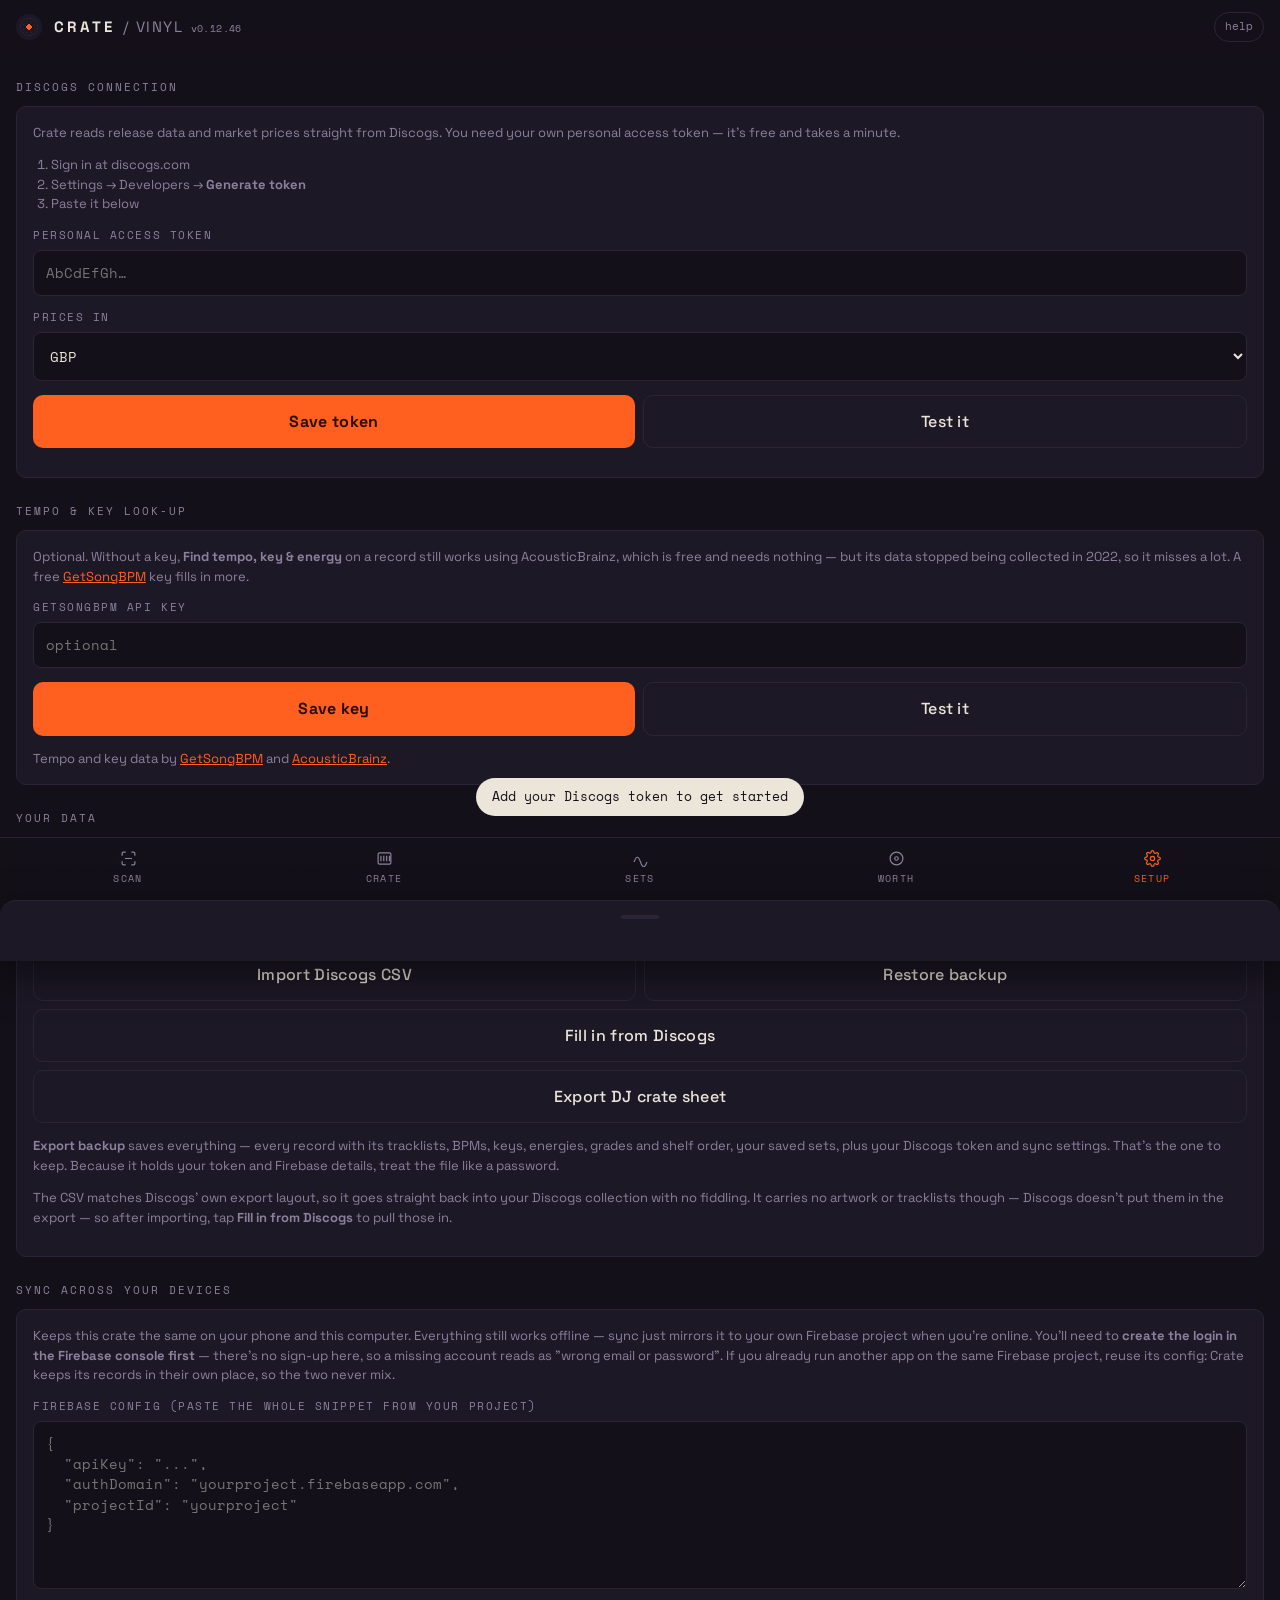
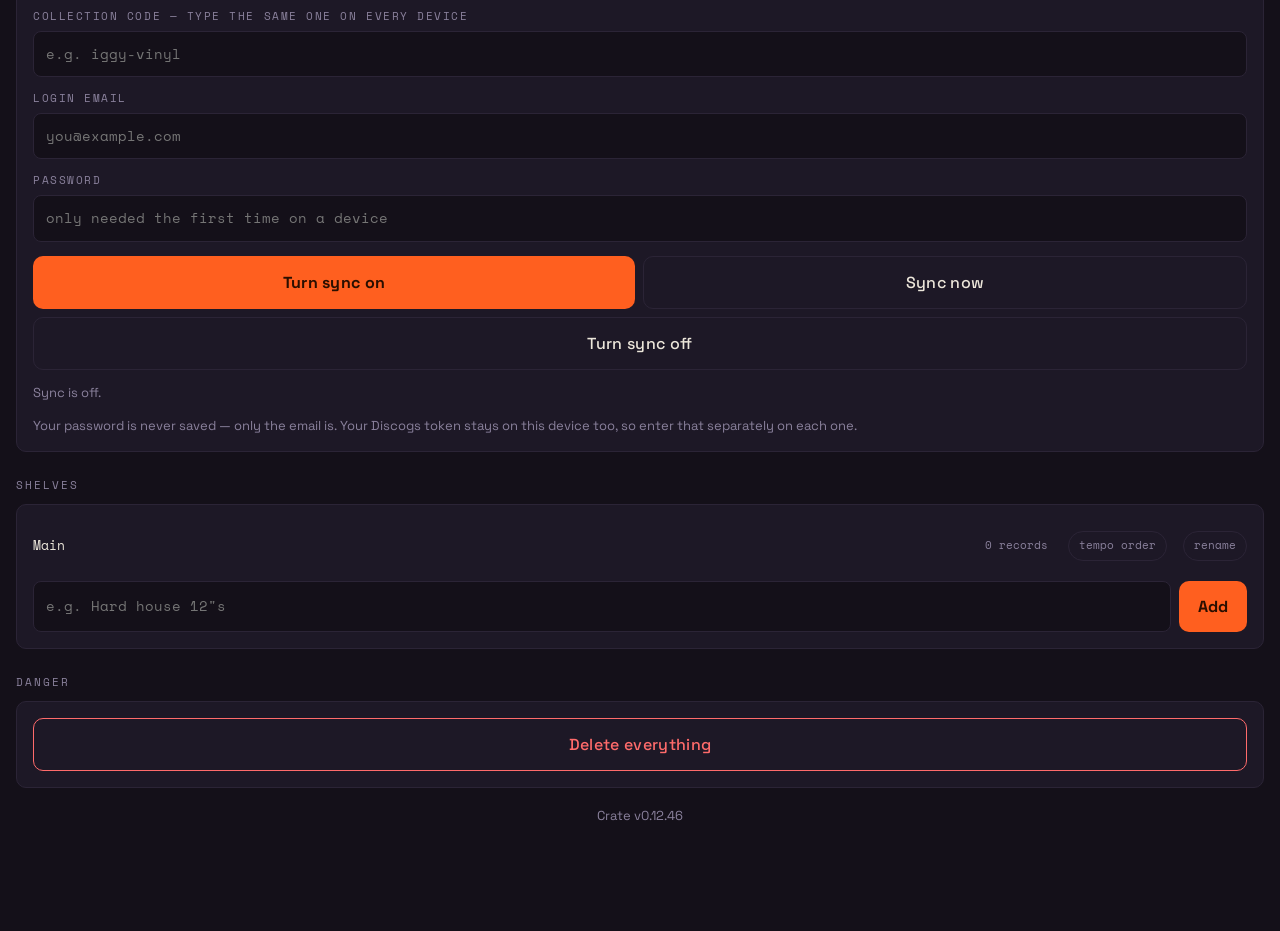
==== commit dc57efdb: "v0.12.46 - Locator: spotlight the crate, and a compact card instead of half the screen Tapping a tra" ====
--- a/index.html
+++ b/index.html
@@ -8,7 +8,7 @@
 <link rel="preconnect" href="https://fonts.googleapis.com">
 <link rel="preconnect" href="https://fonts.gstatic.com" crossorigin>
 <link href="https://fonts.googleapis.com/css2?family=Space+Grotesk:wght@400;500;700&family=Space+Mono:wght@400;700&display=swap" rel="stylesheet">
-<link rel="stylesheet" href="styles.css?v=0.12.45">
+<link rel="stylesheet" href="styles.css?v=0.12.46">
 </head>
 <body>
 
@@ -337,6 +337,6 @@
 <div class="sheet" id="sheet" role="dialog" aria-modal="true"><div class="grip"></div><div id="sheetBody"></div></div>
 <div id="toast" role="status"></div>
 
-<script src="app.js?v=0.12.45"></script>
+<script src="app.js?v=0.12.46"></script>
 </body>
 </html>
--- a/styles.css
+++ b/styles.css
@@ -459,13 +459,65 @@
 .scrim{position:fixed;inset:0;background:rgba(8,5,12,.72);z-index:60;
   opacity:0;pointer-events:none;transition:opacity .22s}
 .scrim.on{opacity:1;pointer-events:auto}
-.sheet{position:fixed;left:0;right:0;bottom:0;z-index:61;max-height:88vh;overflow-y:auto;
+/* 72vh, not the 88vh it was: at 88vh the record sheet left a 91px sliver
+   of screen and you could not see the crate it was describing. 72vh
+   leaves ~210px, which is the lit shelf tile and the popped record.
+   z-index 62 because the locator lifts the crate rail to 61 to get it
+   out from under the scrim — see the spotlight block below. */
+.sheet{position:fixed;left:0;right:0;bottom:0;z-index:62;max-height:72vh;overflow-y:auto;
   background:var(--wax);border-top:1px solid var(--groove);
   border-radius:16px 16px 0 0;box-shadow:var(--shadow);
   transform:translateY(100%);transition:transform .28s cubic-bezier(.22,1,.36,1);
   padding:8px 16px calc(28px + env(safe-area-inset-bottom))}
 .sheet.on{transform:none}
 .grip{width:38px;height:4px;border-radius:2px;background:var(--groove);margin:6px auto 14px}
+
+/* ── the locator's spotlight ────────────────────────────────
+   Tapping a track pops the record out of the rail, and until v0.12.46
+   you never once saw it happen. Measured on a 375-wide phone: the sheet
+   was 383px of a 760px screen and its top edge sat at y377, while the
+   popped record sat at y458–642 — entirely underneath it. The one thing
+   still on screen, the lit shelf tile, was under a 72% scrim at 28%
+   brightness. Hence "very dark".
+
+   The fix is to lift the rail and the lit tile OUT of the scrim rather
+   than to lighten it: dimming everything equally is what buried the
+   record in the first place, and a spotlight says "here, this one".
+
+   .view.on carries `animation:rise … both`, which animates opacity and
+   transform, so it is a permanent stacking context — nothing inside it
+   can be raised above a z-index:60 scrim, however large the number.
+   Killing that animation while locating is what lets the rail out, and
+   it is safe: the animation finished long before, and the end state it
+   is filling (opacity:1, transform:none) is the base value anyway.
+   If .view.on ever stops animating a stacking-context property, this
+   rule becomes dead weight rather than wrong. */
+body.locating #v-crate{animation:none}
+body.locating .crate-rail{position:relative;z-index:61}
+/* .tilelit, not .locating: the lit tile is raised over the sticky top
+   bar as well as out of the scrim, so it is only worth doing when
+   spotlightRail has worked out that it will clear it. */
+body.locating.tilelit .shelfTile.here{position:relative;z-index:61}
+/* The rail's own background stops at the crate box, so lifting it above
+   the scrim leaves the gap over the spines showing the dimmed page
+   behind. Giving the lifted rail the page colour keeps the popped
+   sleeve reading against something solid. */
+body.locating .crate-rail{background:var(--ink)}
+
+/* The locator is read standing at the crate, so it carries only what
+   you act on: the code, where it sits, and the two sleeves either side.
+   Half the screen for a five-second answer was the complaint. */
+.sheet.compact{padding-bottom:calc(16px + env(safe-area-inset-bottom))}
+.sheet.compact .grip{margin:4px auto 10px}
+.sheet.compact .loctitle{margin:0 0 6px;min-width:0}
+.sheet.compact .loctitle b{display:block;font-size:15px;font-weight:600;line-height:1.3;
+  overflow:hidden;text-overflow:ellipsis;white-space:nowrap}
+/* Scoped to .compact, never applied to .chips/.ruler themselves — the
+   record sheet's "Where it is" renders the same locatorHtml() and must
+   keep its roomier spacing. */
+.sheet.compact .chips{margin:0}
+.sheet.compact .ruler{margin:8px 0 6px}
+.sheet.compact .row{margin-top:10px}
 .sheet-head{display:flex;gap:14px}
 .sheet-head img{width:96px;height:96px;object-fit:cover;border-radius:4px;flex:none;background:var(--ink)}
 .sheet-head h3{margin:0 0 4px;font-size:18px;line-height:1.25}
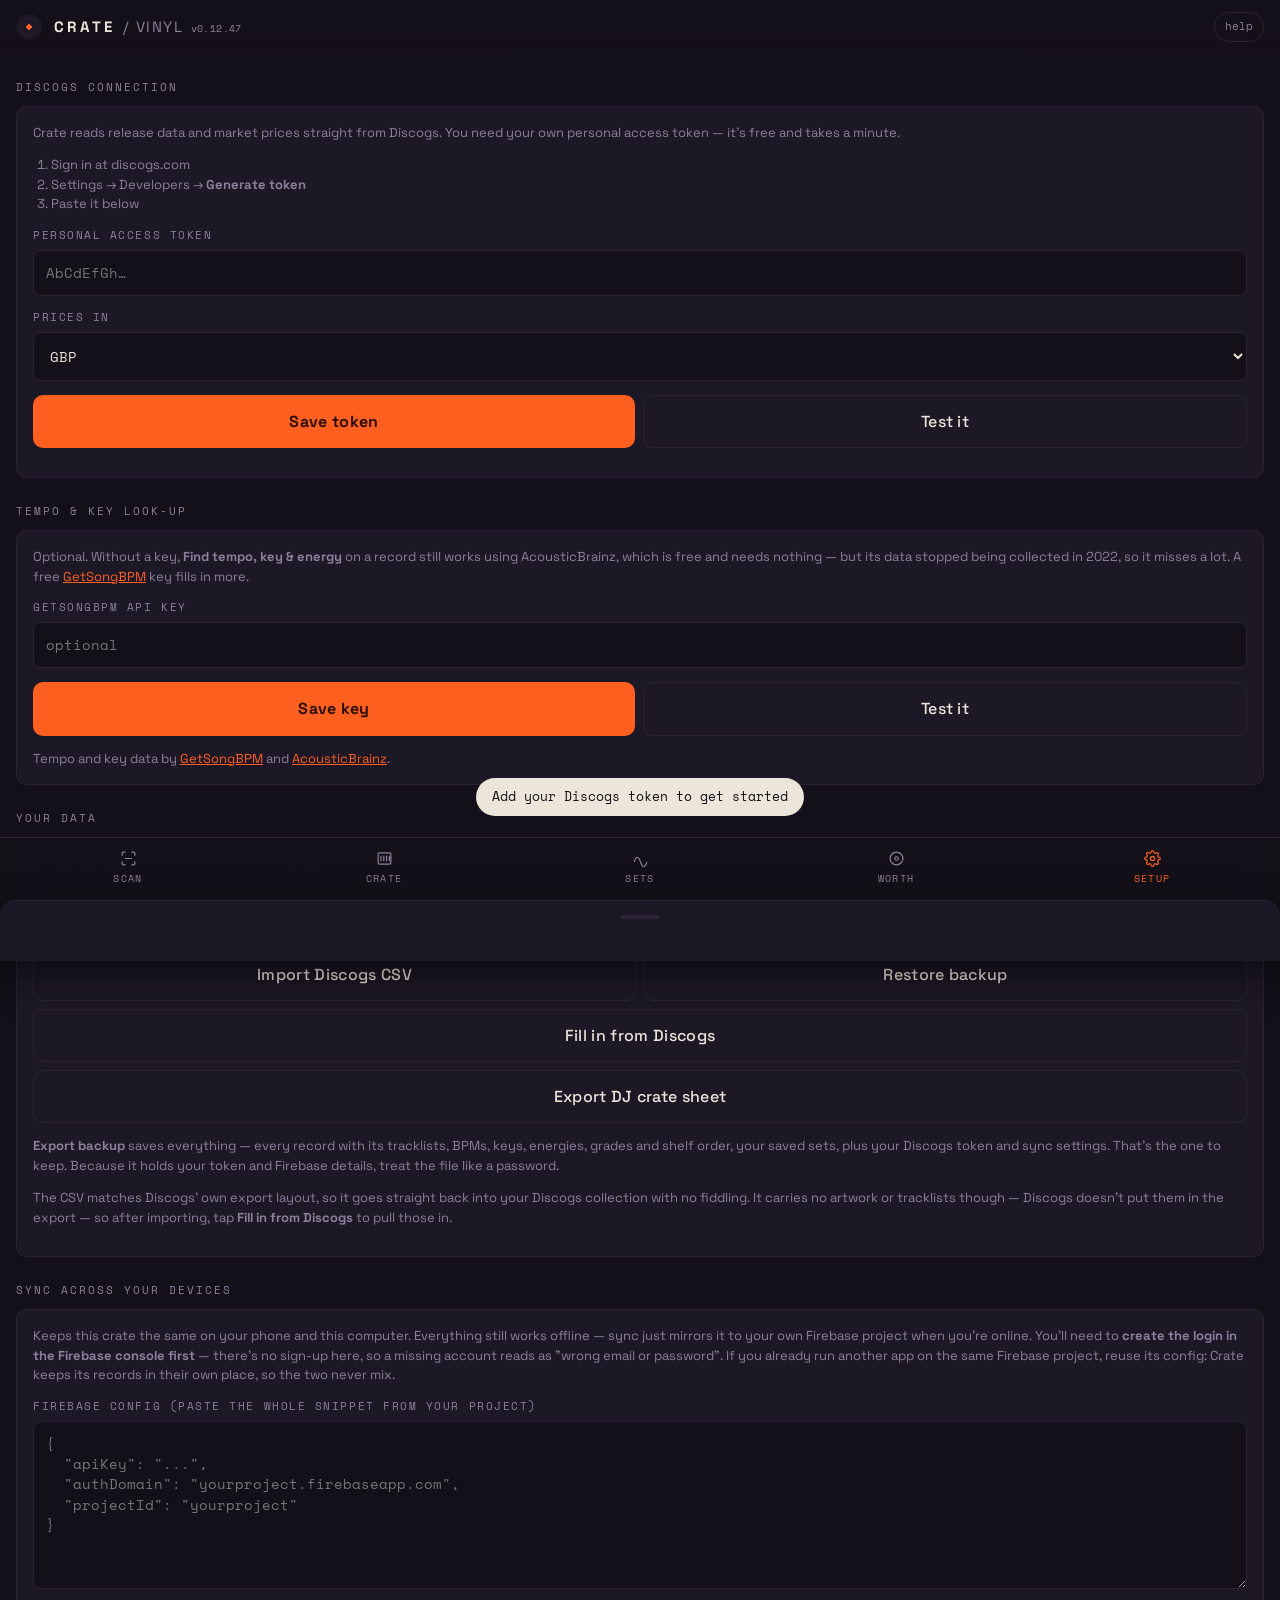
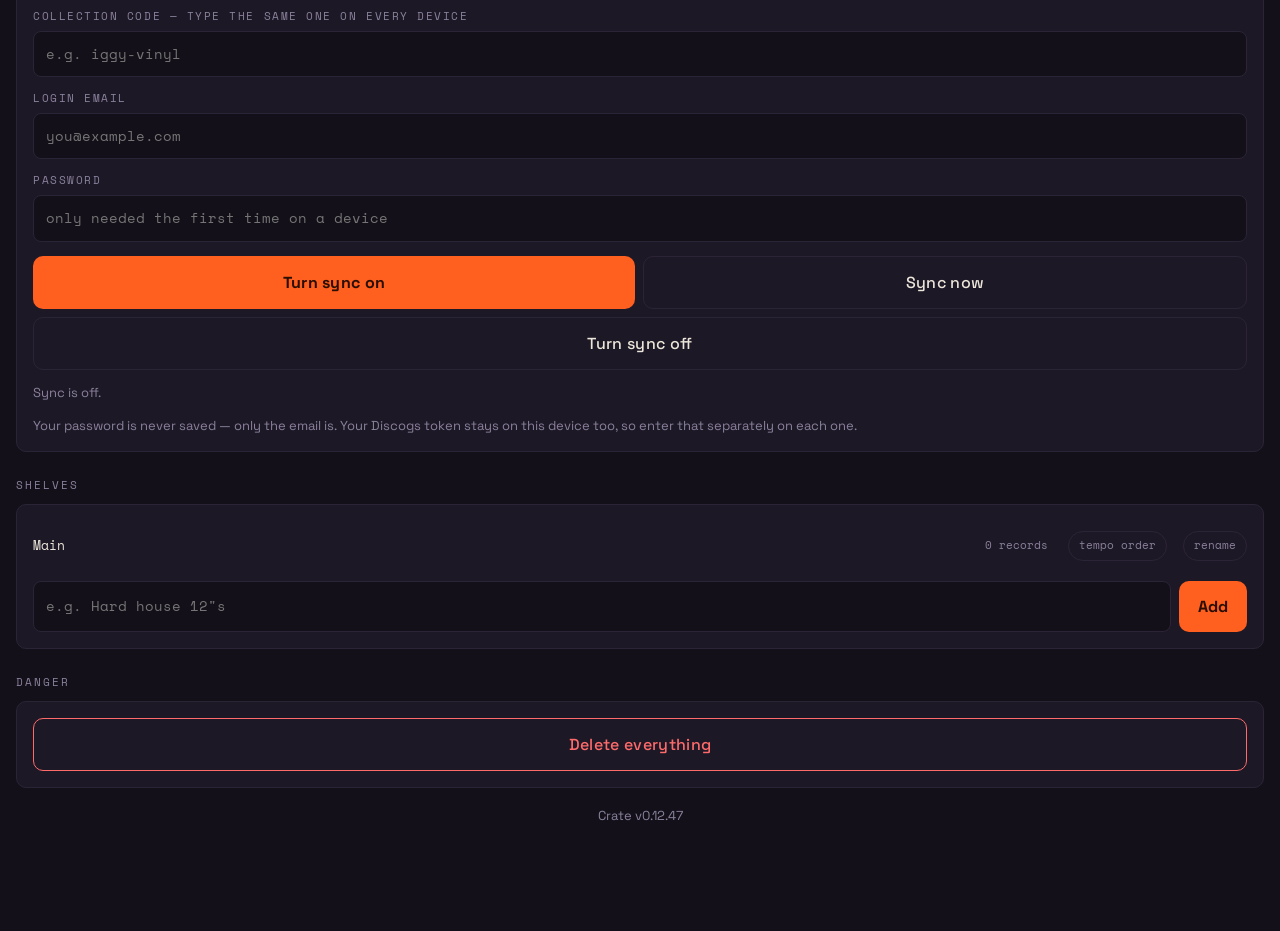
==== commit 0ac9ac4b: "v0.12.47 - The spotlit record now shows its whole sleeve, filling the spine Following the locator sp" ====
--- a/index.html
+++ b/index.html
@@ -8,7 +8,7 @@
 <link rel="preconnect" href="https://fonts.googleapis.com">
 <link rel="preconnect" href="https://fonts.gstatic.com" crossorigin>
 <link href="https://fonts.googleapis.com/css2?family=Space+Grotesk:wght@400;500;700&family=Space+Mono:wght@400;700&display=swap" rel="stylesheet">
-<link rel="stylesheet" href="styles.css?v=0.12.46">
+<link rel="stylesheet" href="styles.css?v=0.12.47">
 </head>
 <body>
 
@@ -337,6 +337,6 @@
 <div class="sheet" id="sheet" role="dialog" aria-modal="true"><div class="grip"></div><div id="sheetBody"></div></div>
 <div id="toast" role="status"></div>
 
-<script src="app.js?v=0.12.46"></script>
+<script src="app.js?v=0.12.47"></script>
 </body>
 </html>
--- a/styles.css
+++ b/styles.css
@@ -183,8 +183,20 @@
    green means ticked for a bulk one. */
 .spine.here{transform:translateY(-38px);width:86px;z-index:7;
   outline:2px solid var(--card);outline-offset:1px;box-shadow:var(--shadow)}
-.spine .pop{position:absolute;left:0;top:0;width:100%;height:86px;
-  object-fit:cover;display:block}
+/* Full height, not the 86px square it was: the square left the bottom
+   half of a spotlit record showing bare gradient, which reads as an
+   image that failed to load rather than as a sleeve.
+
+   Two layers, because a square cover and an 86×184 spine cannot both be
+   satisfied by one. `.popbg` is the same image blown up and blurred to
+   fill the space; `.pop` is the cover itself at its true proportions on
+   top of it. `cover` alone was tried and rejected — it crops a square
+   sleeve to its centre 47%, which cut the artist and title off both
+   sides of the only thing the locator is pointing at. */
+.spine .popbg{position:absolute;inset:0;width:100%;height:100%;object-fit:cover;
+  filter:blur(13px) brightness(.55) saturate(1.2);transform:scale(1.35);display:block}
+.spine .pop{position:absolute;inset:0;width:100%;height:100%;
+  object-fit:contain;display:block}
 .spine .txt{transition:opacity .18s ease}
 .spine.here.hasart .txt{opacity:0}
 .rec.picked{animation:none}
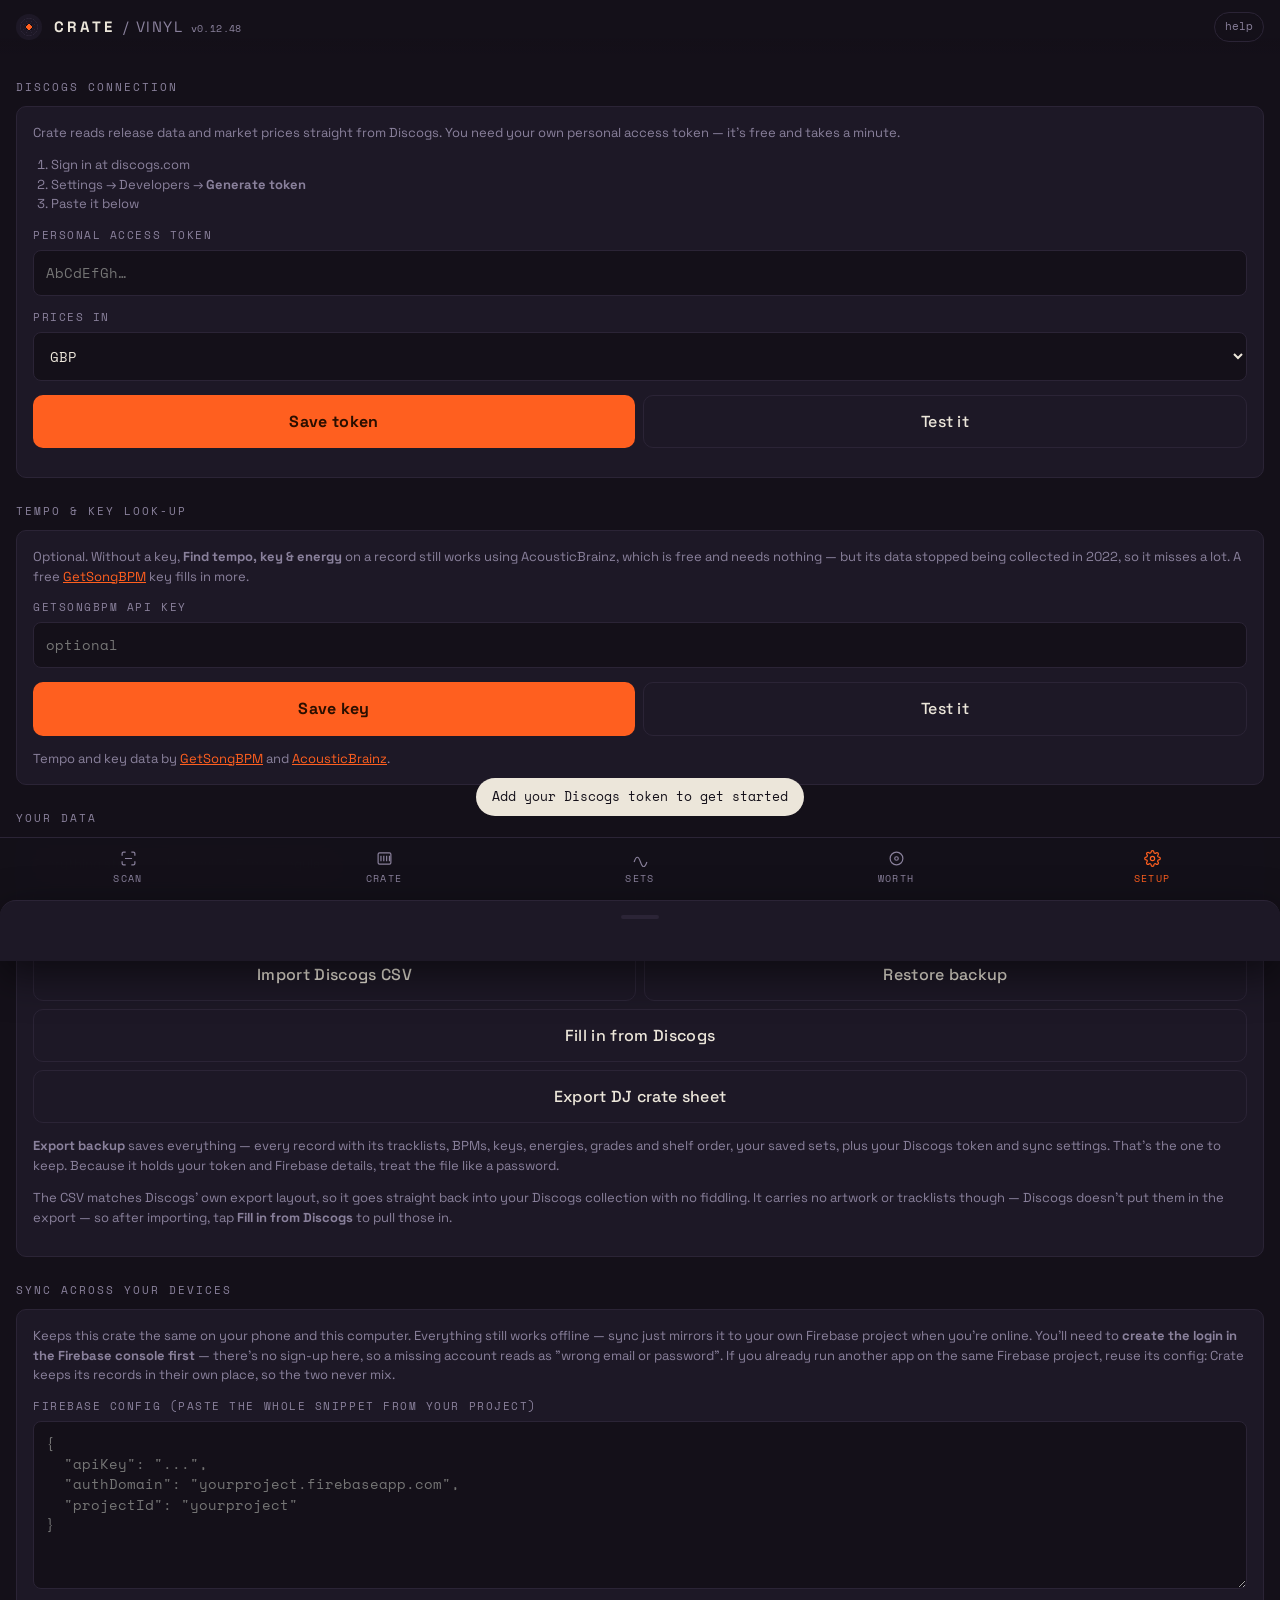
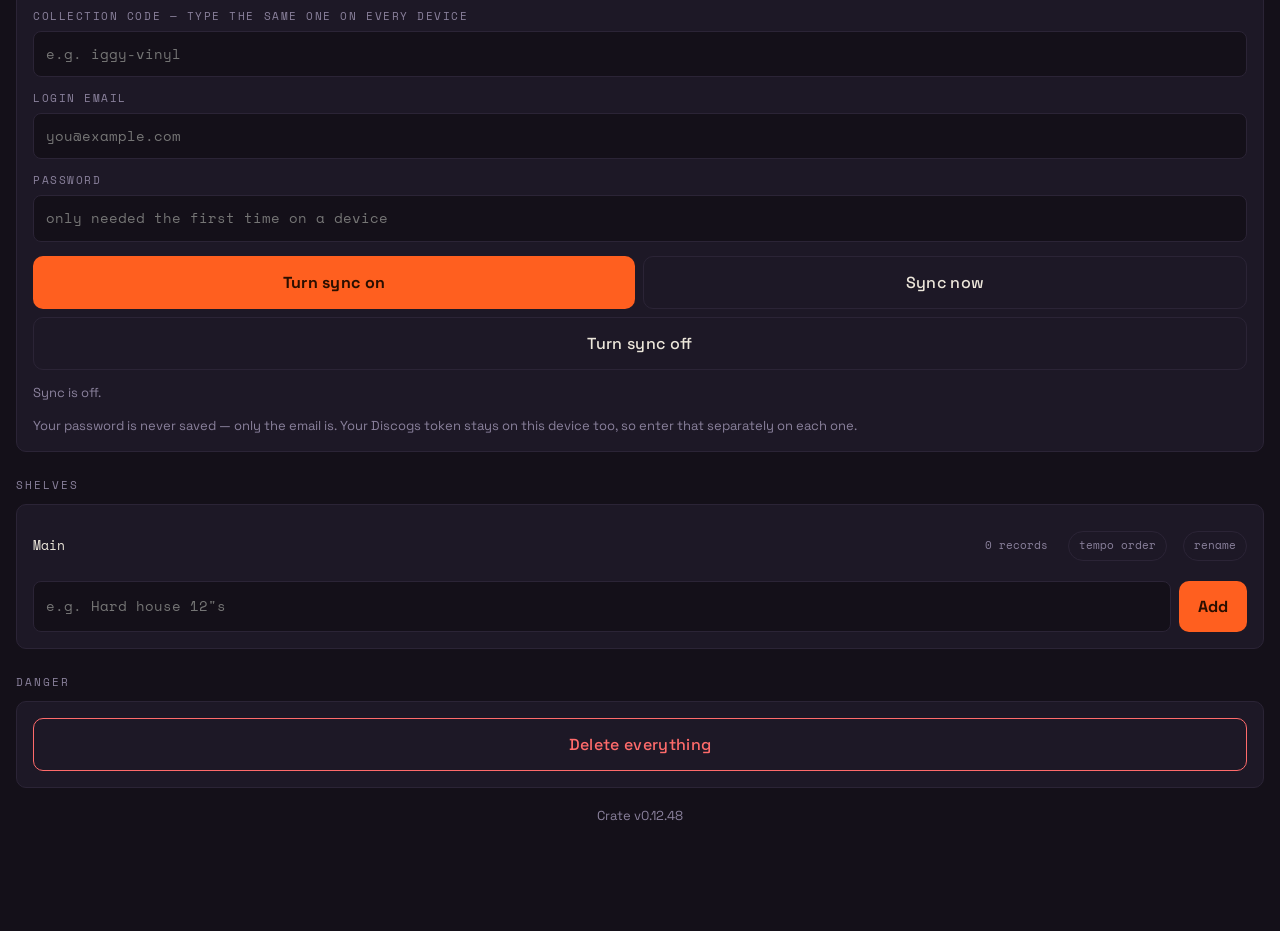
==== commit 61d8db5a: "v0.12.48 - The record sheet lights up the crate too, not just the shelf Opening a record lit the she" ====
--- a/index.html
+++ b/index.html
@@ -8,7 +8,7 @@
 <link rel="preconnect" href="https://fonts.googleapis.com">
 <link rel="preconnect" href="https://fonts.gstatic.com" crossorigin>
 <link href="https://fonts.googleapis.com/css2?family=Space+Grotesk:wght@400;500;700&family=Space+Mono:wght@400;700&display=swap" rel="stylesheet">
-<link rel="stylesheet" href="styles.css?v=0.12.47">
+<link rel="stylesheet" href="styles.css?v=0.12.48">
 </head>
 <body>
 
@@ -337,6 +337,6 @@
 <div class="sheet" id="sheet" role="dialog" aria-modal="true"><div class="grip"></div><div id="sheetBody"></div></div>
 <div id="toast" role="status"></div>
 
-<script src="app.js?v=0.12.47"></script>
+<script src="app.js?v=0.12.48"></script>
 </body>
 </html>
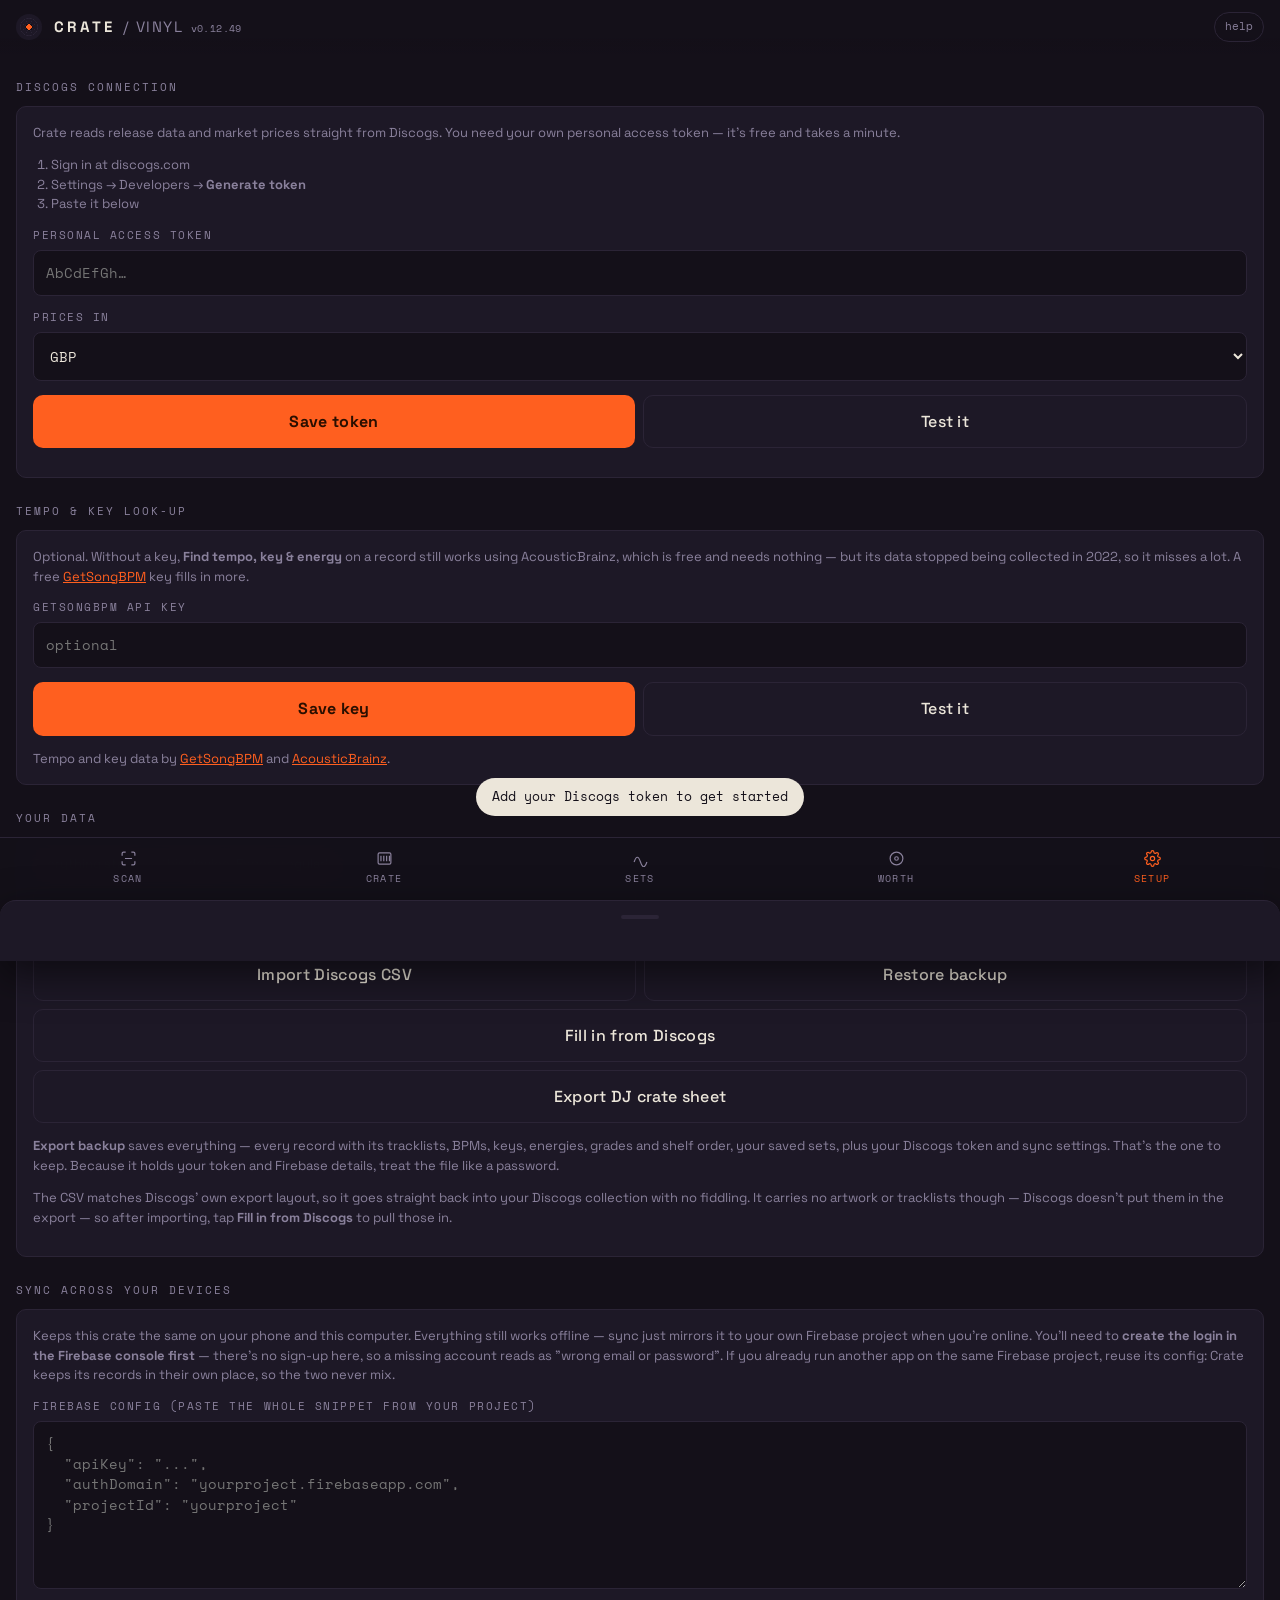
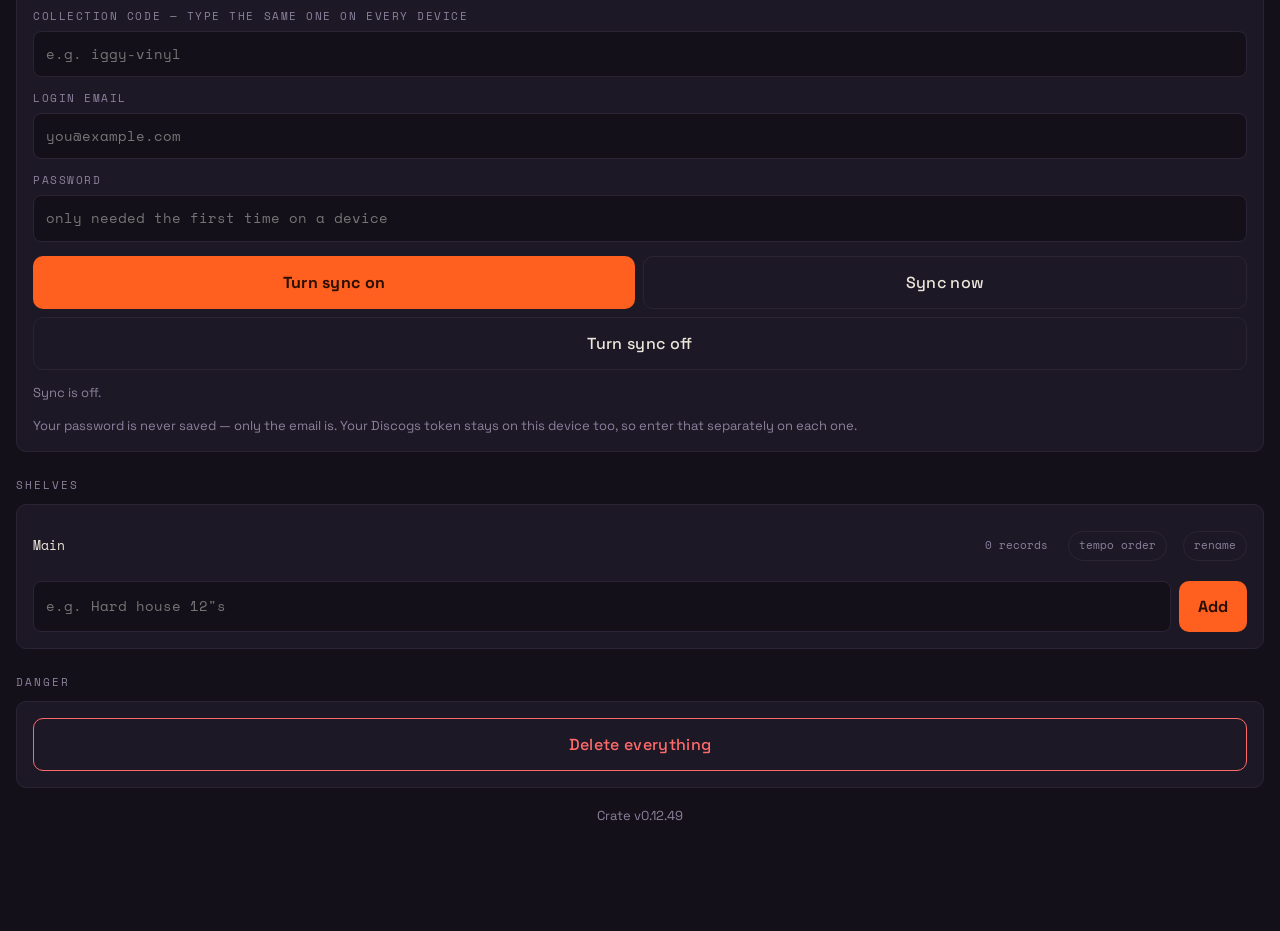
==== commit 3271acf2: "v0.12.49 - The crate stays pinned on screen while you look at a record Opening a record could show y" ====
--- a/index.html
+++ b/index.html
@@ -8,7 +8,7 @@
 <link rel="preconnect" href="https://fonts.googleapis.com">
 <link rel="preconnect" href="https://fonts.gstatic.com" crossorigin>
 <link href="https://fonts.googleapis.com/css2?family=Space+Grotesk:wght@400;500;700&family=Space+Mono:wght@400;700&display=swap" rel="stylesheet">
-<link rel="stylesheet" href="styles.css?v=0.12.48">
+<link rel="stylesheet" href="styles.css?v=0.12.49">
 </head>
 <body>
 
@@ -333,10 +333,14 @@
   <button data-v="setup"><svg class="ic" viewBox="0 0 24 24"><circle cx="12" cy="12" r="3"/><path d="M19.4 15a1.7 1.7 0 00.34 1.88l.06.06a2 2 0 11-2.83 2.83l-.06-.06a1.7 1.7 0 00-1.88-.34 1.7 1.7 0 00-1 1.56V21a2 2 0 11-4 0v-.09a1.7 1.7 0 00-1.11-1.56 1.7 1.7 0 00-1.88.34l-.06.06a2 2 0 11-2.83-2.83l.06-.06a1.7 1.7 0 00.34-1.88 1.7 1.7 0 00-1.56-1H3a2 2 0 110-4h.09A1.7 1.7 0 004.65 8.6a1.7 1.7 0 00-.34-1.88l-.06-.06a2 2 0 112.83-2.83l.06.06a1.7 1.7 0 001.88.34H9a1.7 1.7 0 001-1.56V3a2 2 0 114 0v.09a1.7 1.7 0 001 1.56 1.7 1.7 0 001.88-.34l.06-.06a2 2 0 112.83 2.83l-.06.06a1.7 1.7 0 00-.34 1.88V9a1.7 1.7 0 001.56 1H21a2 2 0 110 4h-.09a1.7 1.7 0 00-1.51 1z"/></svg>Setup</button>
 </nav>
 
+<!-- The lit crate, pinned under the top bar while a record is open. A direct
+     child of body on purpose: it is position:fixed, and inside #v-crate it
+     would risk being contained by that section's animated transform. -->
+<div id="crateLit" aria-hidden="true"><div class="mini"></div><b class="name"></b><span class="pos"></span></div>
 <div class="scrim" id="scrim"></div>
 <div class="sheet" id="sheet" role="dialog" aria-modal="true"><div class="grip"></div><div id="sheetBody"></div></div>
 <div id="toast" role="status"></div>
 
-<script src="app.js?v=0.12.48"></script>
+<script src="app.js?v=0.12.49"></script>
 </body>
 </html>
--- a/styles.css
+++ b/styles.css
@@ -506,10 +506,37 @@
    rule becomes dead weight rather than wrong. */
 body.locating #v-crate{animation:none}
 body.locating .crate-rail{position:relative;z-index:61}
-/* .tilelit, not .locating: the lit tile is raised over the sticky top
-   bar as well as out of the scrim, so it is only worth doing when
-   spotlightRail has worked out that it will clear it. */
-body.locating.tilelit .shelfTile.here{position:relative;z-index:61}
+/* The shelf tile is deliberately NOT lifted out of the scrim any more.
+   v0.12.46–48 raised it, which also raised it over the sticky top bar and
+   produced two collisions with the CRATE wordmark — one on open, one on
+   scroll. The pinned strip below answers "which crate" at every screen
+   size instead, so the tile has nothing left to prove and the whole
+   `tilelit` mechanism, and the scroll listener that patched it, are gone. */
+
+/* The pinned crate strip (v0.12.49). The full 116px tile and the 184px
+   record cannot both fit the band a sheet leaves clear — 157px on a 760px
+   screen with the record sheet open — so the crate is restated here in
+   44px instead of fought into the layout. Fixed, so it owes nothing to
+   where the page happens to be scrolled: that is the whole point, "shown
+   without even scrolling at all".
+   Sits at z-index 61 with the rest of the spotlight, under the sheet (62)
+   and over the scrim (60), and below the sticky top bar it tucks beneath. */
+#crateLit{display:none}
+body.locating #crateLit{display:flex;align-items:center;gap:10px;
+  position:fixed;left:16px;right:16px;top:calc(56px + 6px);z-index:61;
+  height:44px;padding:0 12px;border-radius:10px;
+  background:var(--wax);border:1px solid var(--groove);
+  outline:2px solid var(--card);outline-offset:-1px;
+  box-shadow:0 0 20px rgba(236,230,218,.20), var(--shadow)}
+/* Same spine treatment as the crate tile, at strip scale, so the two
+   read as the same object. Built from the same hue() in paintHere. */
+#crateLit .mini{display:flex;gap:1.5px;flex:none;width:74px;height:24px;
+  padding:2px 3px;border-radius:5px;background:var(--ink);overflow:hidden;
+  box-shadow:inset 0 1px 6px rgba(0,0,0,.6)}
+#crateLit .mini i{flex:1;min-width:1px;border-radius:1px;display:block}
+#crateLit .name{min-width:0;flex:1;color:var(--card);font-weight:700;font-size:14px;
+  overflow:hidden;text-overflow:ellipsis;white-space:nowrap}
+#crateLit .pos{flex:none;font-family:var(--mono);font-size:11px;color:var(--dust)}
 /* The rail's own background stops at the crate box, so lifting it above
    the scrim leaves the gap over the spines showing the dimmed page
    behind. Giving the lifted rail the page colour keeps the popped
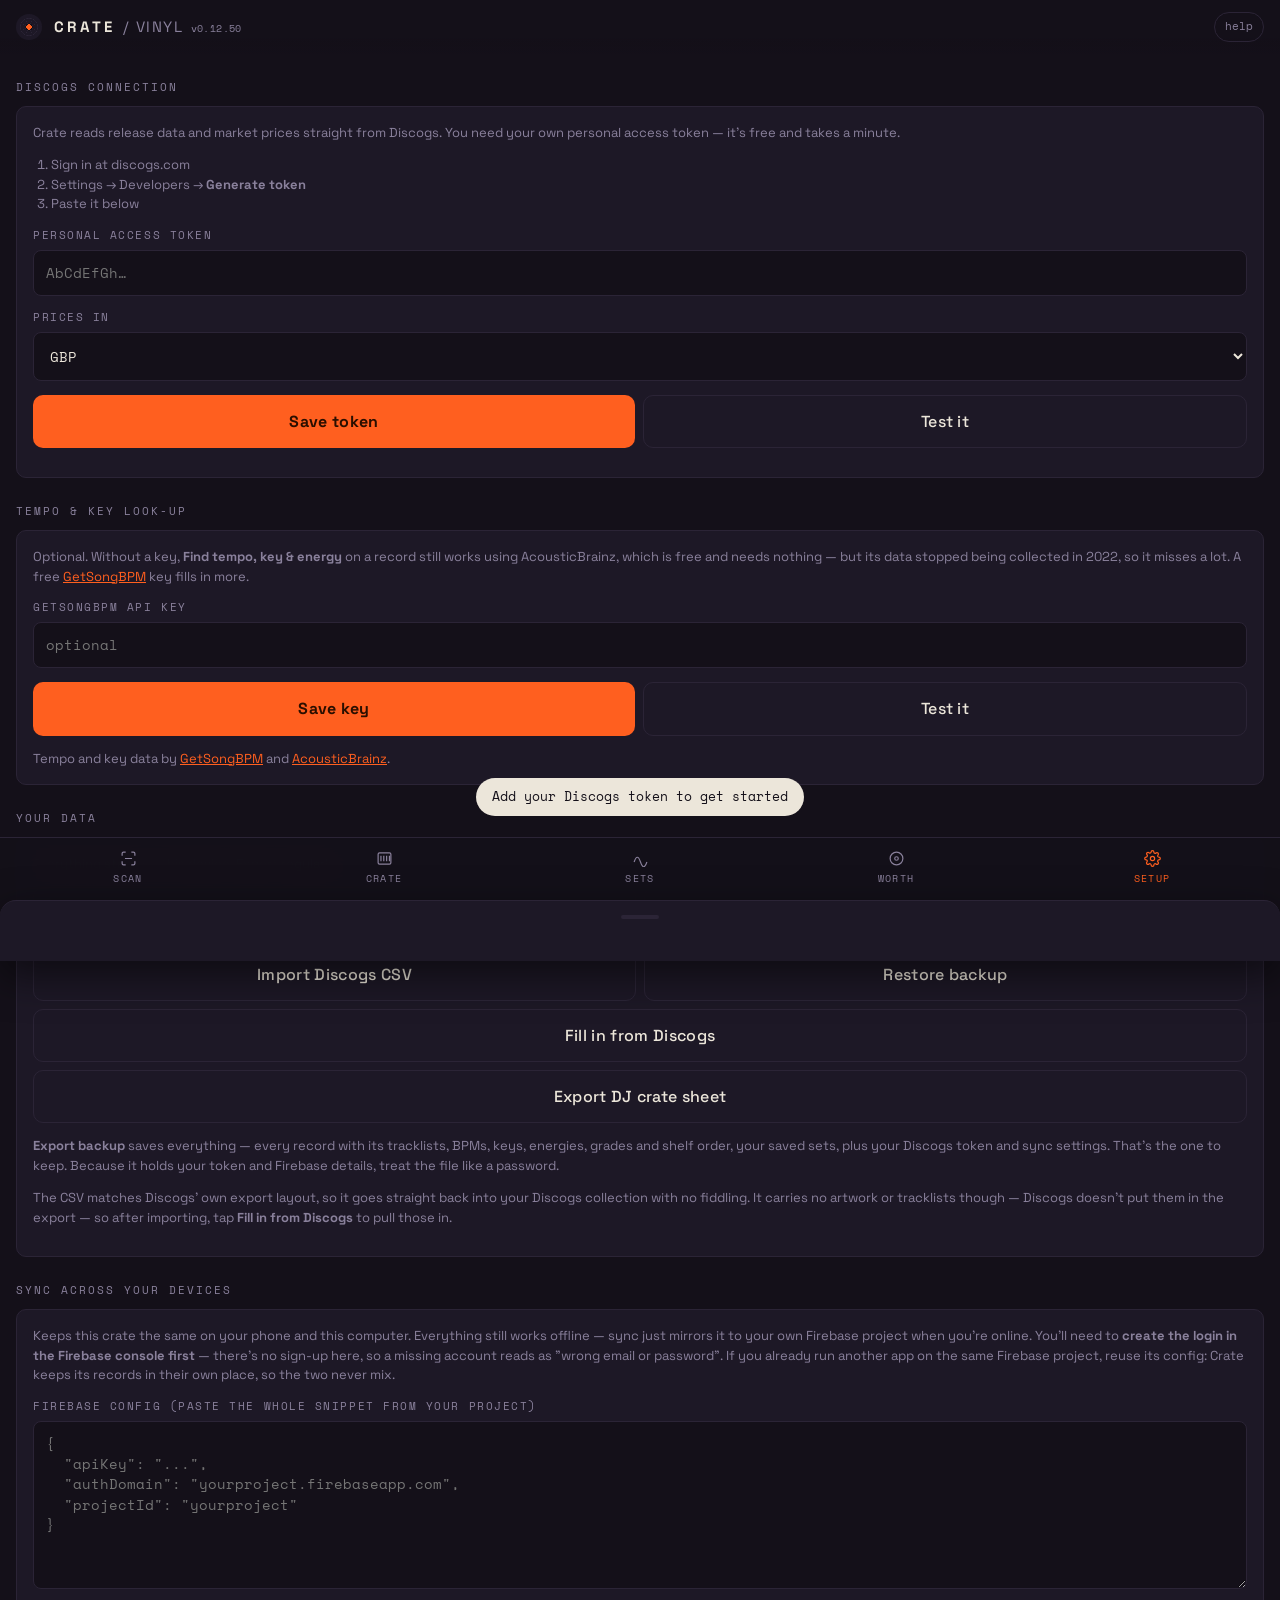
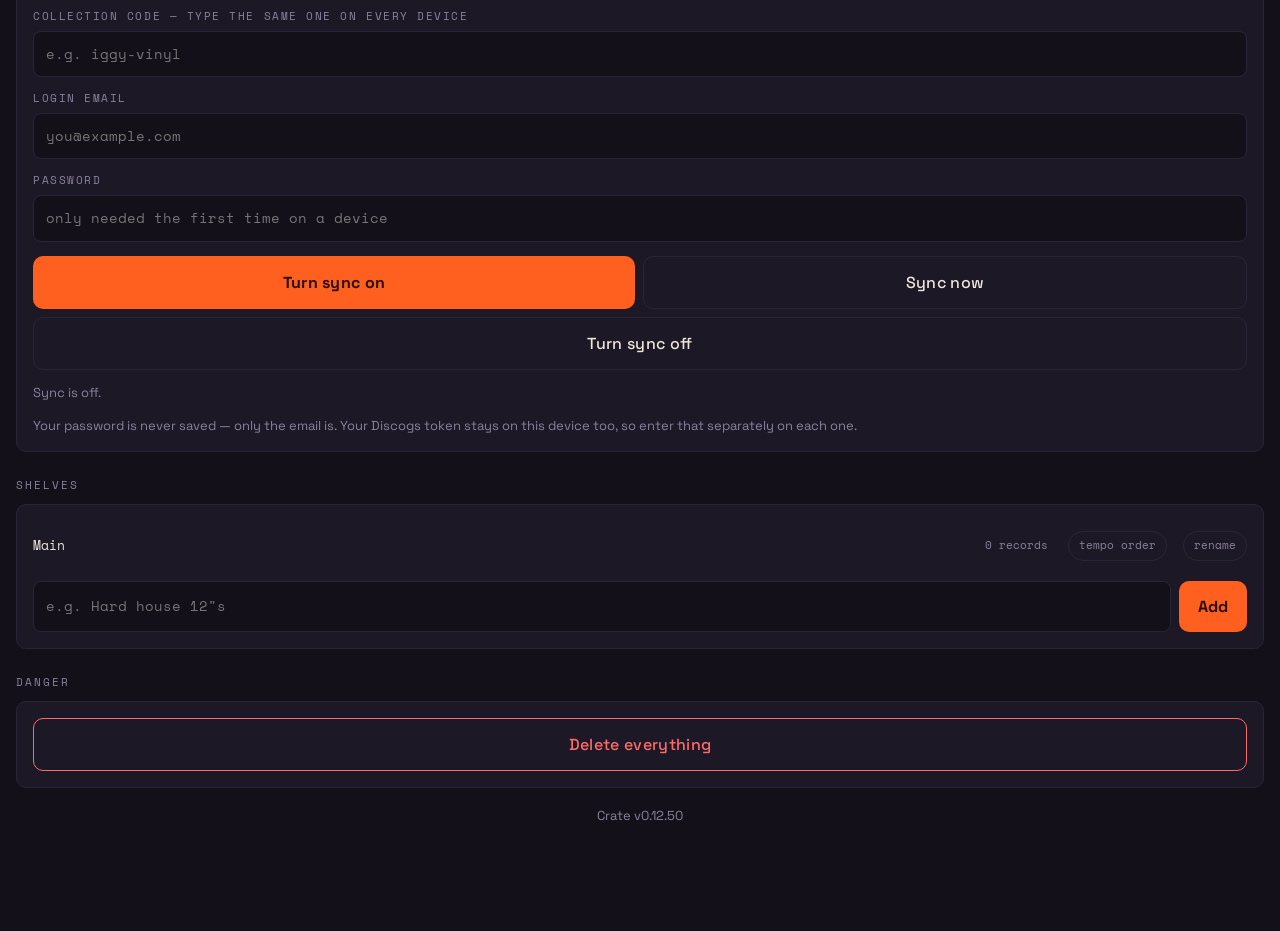
==== commit 48f6f77d: "v0.12.50 - Sets tab: From takes several crates at once, as an OR The shelf scope on the Sets tab is " ====
--- a/index.html
+++ b/index.html
@@ -8,7 +8,7 @@
 <link rel="preconnect" href="https://fonts.googleapis.com">
 <link rel="preconnect" href="https://fonts.gstatic.com" crossorigin>
 <link href="https://fonts.googleapis.com/css2?family=Space+Grotesk:wght@400;500;700&family=Space+Mono:wght@400;700&display=swap" rel="stylesheet">
-<link rel="stylesheet" href="styles.css?v=0.12.49">
+<link rel="stylesheet" href="styles.css?v=0.12.50">
 </head>
 <body>
 
@@ -201,11 +201,11 @@
   <div class="row">
     <div><label class="f" for="setMins">How long</label>
       <input type="number" id="setMins" value="90" min="10" max="600" step="5" inputmode="numeric"></div>
-    <div><label class="f" for="setShelf">From</label>
-      <select id="setShelf"></select></div>
+    <div class="pickfit"><label class="f" for="setShelf">From</label>
+      <button type="button" class="pickbtn" id="setShelf"><span>Every shelf</span></button></div>
   </div>
   <div class="row">
-    <div><label class="f" for="setGenre">Genre</label>
+    <div class="pickfit"><label class="f" for="setGenre">Genre</label>
       <button type="button" class="pickbtn" id="setGenre"><span>Every genre</span></button></div>
     <div><label class="f" for="setStart">Start near</label>
       <input type="number" id="setStart" placeholder="any BPM" min="40" max="300" inputmode="numeric"></div>
@@ -341,6 +341,6 @@
 <div class="sheet" id="sheet" role="dialog" aria-modal="true"><div class="grip"></div><div id="sheetBody"></div></div>
 <div id="toast" role="status"></div>
 
-<script src="app.js?v=0.12.49"></script>
+<script src="app.js?v=0.12.50"></script>
 </body>
 </html>
--- a/styles.css
+++ b/styles.css
@@ -357,6 +357,13 @@
 .pickbtn.on::after{color:var(--sticker)}
 .filterbar .pickbtn{padding:9px 8px;font-size:13px;min-height:41px}
 .filterbar .lane .pickbtn{flex:1 1 0;width:auto}
+/* A .row lane is `flex:1` with min-width:auto, so its automatic minimum
+   size is the BUTTON'S min-content width — one long crate or genre name
+   and the control beside it is squeezed to nothing instead of the label
+   ellipsising. The short "Every shelf"/"Every genre" defaults hid this
+   until shelf names, which are typed by hand, went through a picker too.
+   Same shape as the .filterbar .lane rules above. */
+.pickfit{min-width:0}
 /* tick rows in the genre picker sheet */
 .pick.tick .box{flex:0 0 20px;height:20px;border-radius:4px;border:1px solid var(--groove);
   display:grid;place-items:center;font-size:12px;font-weight:700;color:var(--sticker-ink)}
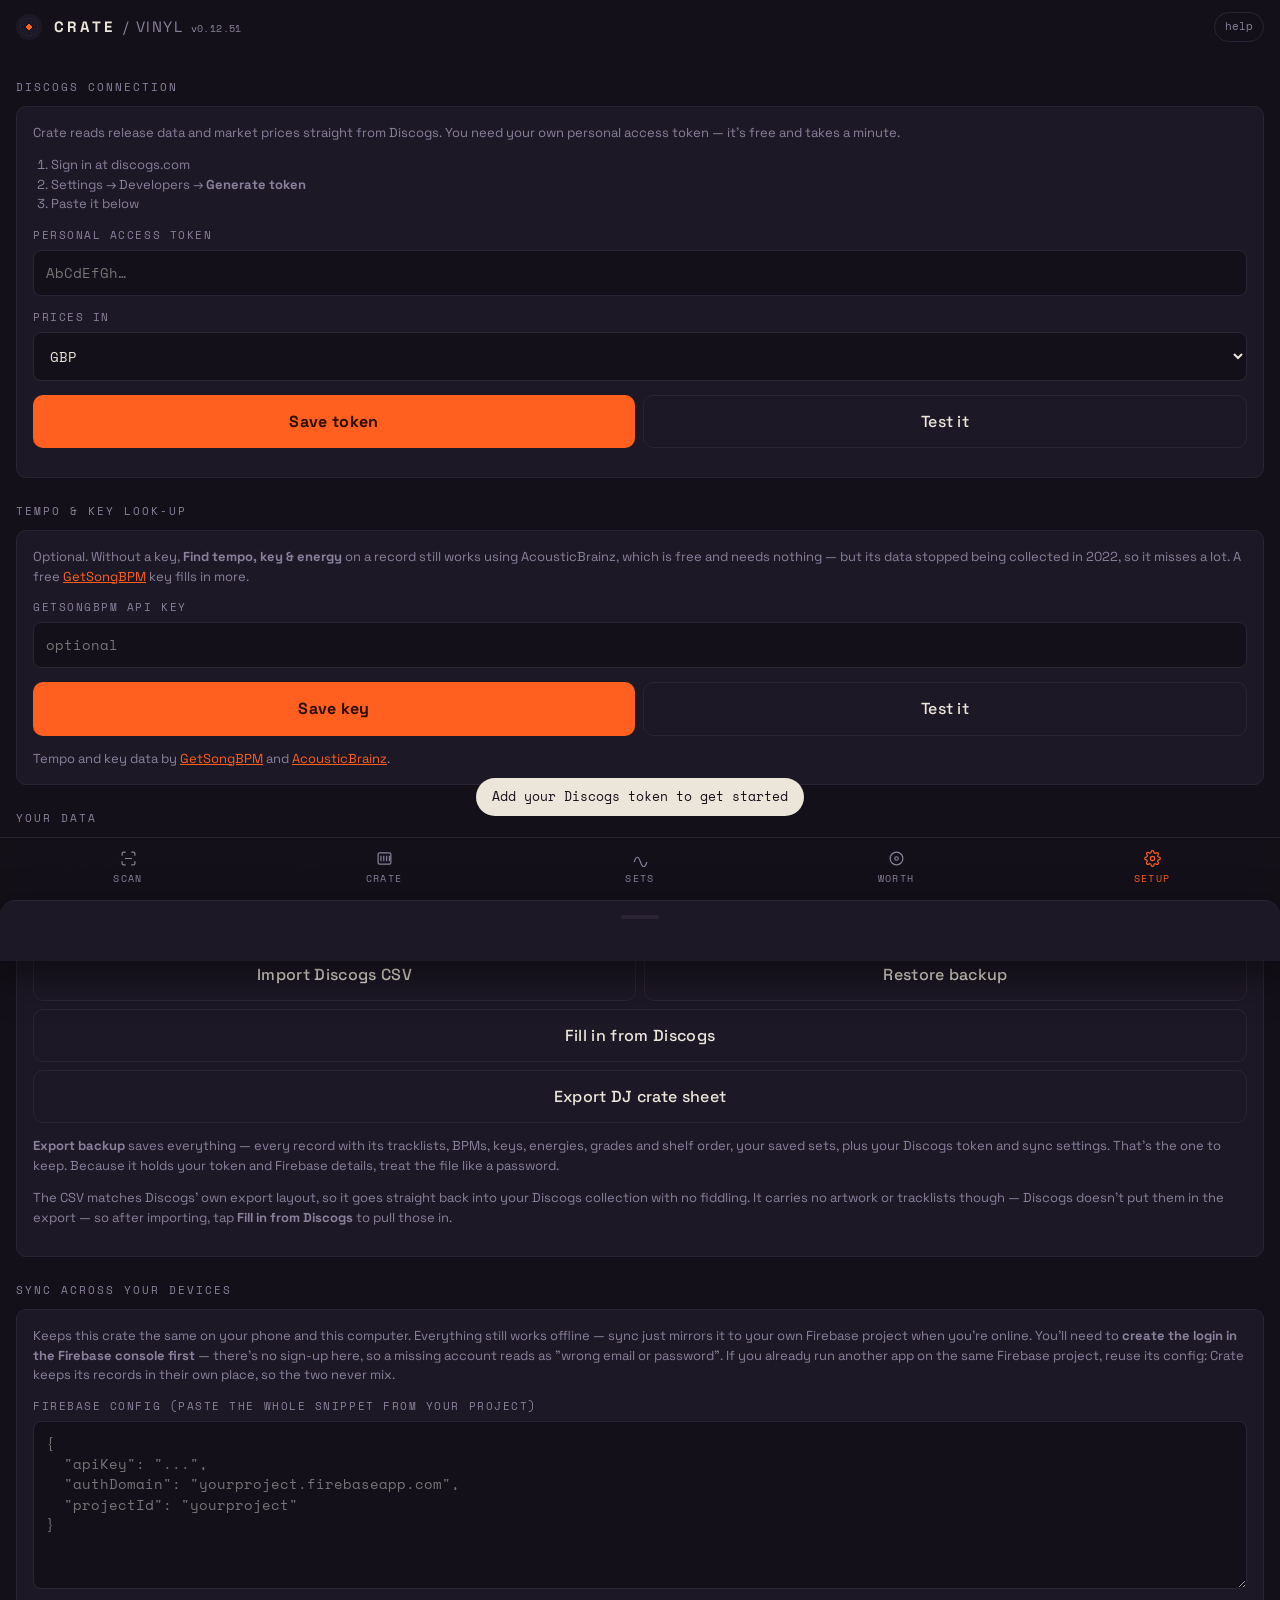
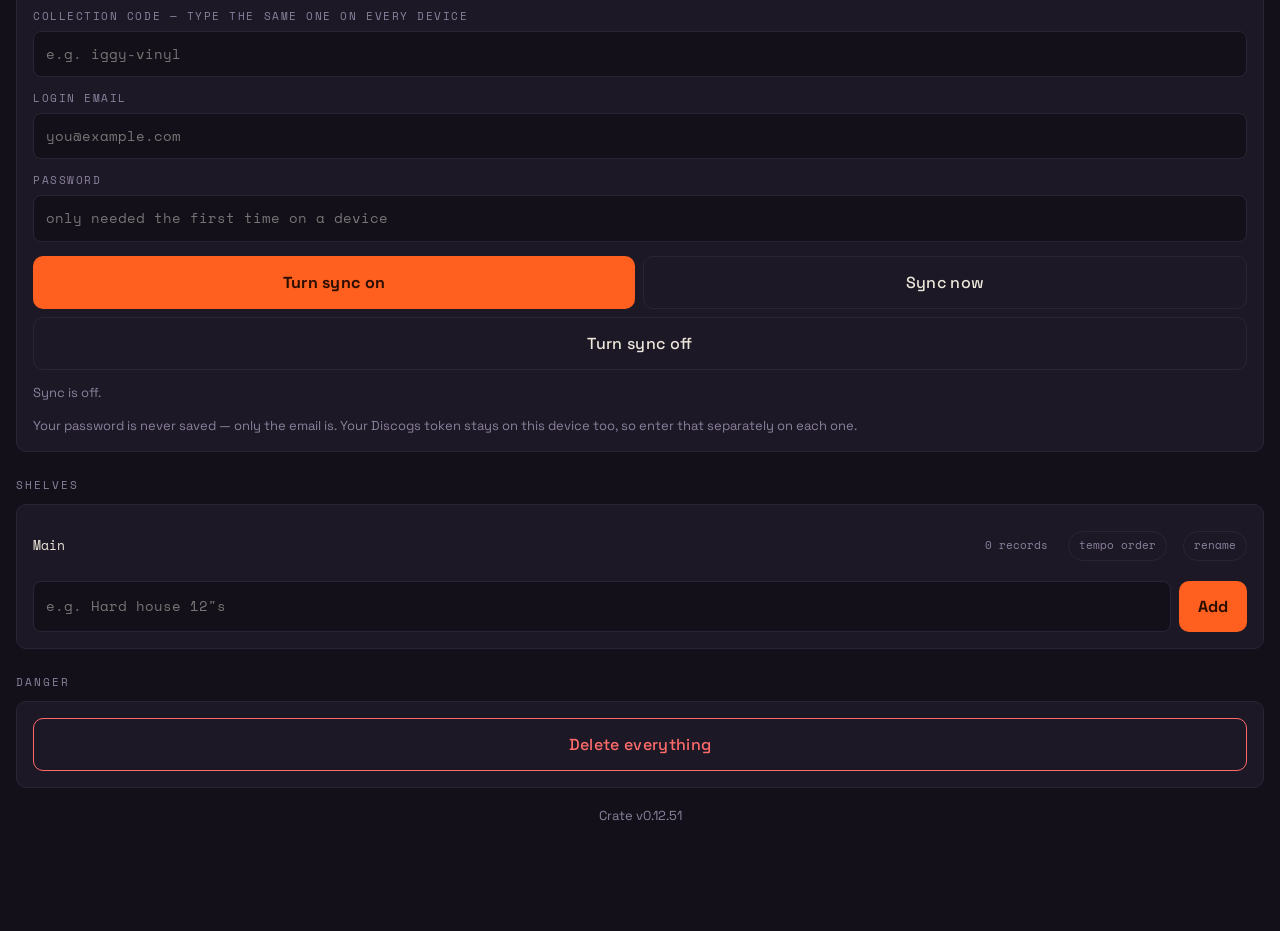
==== commit 6ec0b347: "v0.12.51 - Move a run of sleeves to a crate under any sort or filter, not just shelf order" ====
--- a/index.html
+++ b/index.html
@@ -8,7 +8,7 @@
 <link rel="preconnect" href="https://fonts.googleapis.com">
 <link rel="preconnect" href="https://fonts.gstatic.com" crossorigin>
 <link href="https://fonts.googleapis.com/css2?family=Space+Grotesk:wght@400;500;700&family=Space+Mono:wght@400;700&display=swap" rel="stylesheet">
-<link rel="stylesheet" href="styles.css?v=0.12.50">
+<link rel="stylesheet" href="styles.css?v=0.12.51">
 </head>
 <body>
 
@@ -341,6 +341,6 @@
 <div class="sheet" id="sheet" role="dialog" aria-modal="true"><div class="grip"></div><div id="sheetBody"></div></div>
 <div id="toast" role="status"></div>
 
-<script src="app.js?v=0.12.50"></script>
+<script src="app.js?v=0.12.51"></script>
 </body>
 </html>
--- a/styles.css
+++ b/styles.css
@@ -291,6 +291,15 @@
 .shelfTile.empty .art{opacity:.4}
 .grid.editing .rec{cursor:grab;animation:jiggle .8s ease-in-out infinite}
 .grid.editing .rec .sleeve{outline:1px dashed var(--dust);outline-offset:2px}
+/* Ticking only ever happens while the grid is editing, and both rules above
+   out-specify the .rec.sel pair further up (four class selectors against
+   three, and later in the file besides) — so a ticked sleeve wore the same
+   grey dash as an un-ticked one and went on jiggling, leaving the ✓ in the
+   corner as the only difference. Restated at this weight so the tick wins.
+   Same for the rail, where .crate.editing .spine was beating .spine.sel. */
+.grid.editing .rec.sel{animation:none}
+.grid.editing .rec.sel .sleeve{outline:2px solid var(--ok);outline-offset:3px}
+.crate.editing .spine.sel{animation:none}
 .rec.drag{animation:none;opacity:.92;position:relative;z-index:5;cursor:grabbing}
 .rec.drag .sleeve{outline:2px solid var(--sticker);outline-offset:2px}
 .shelfGrid.editing .shelfTile{cursor:grab;animation:jiggle .8s ease-in-out infinite}
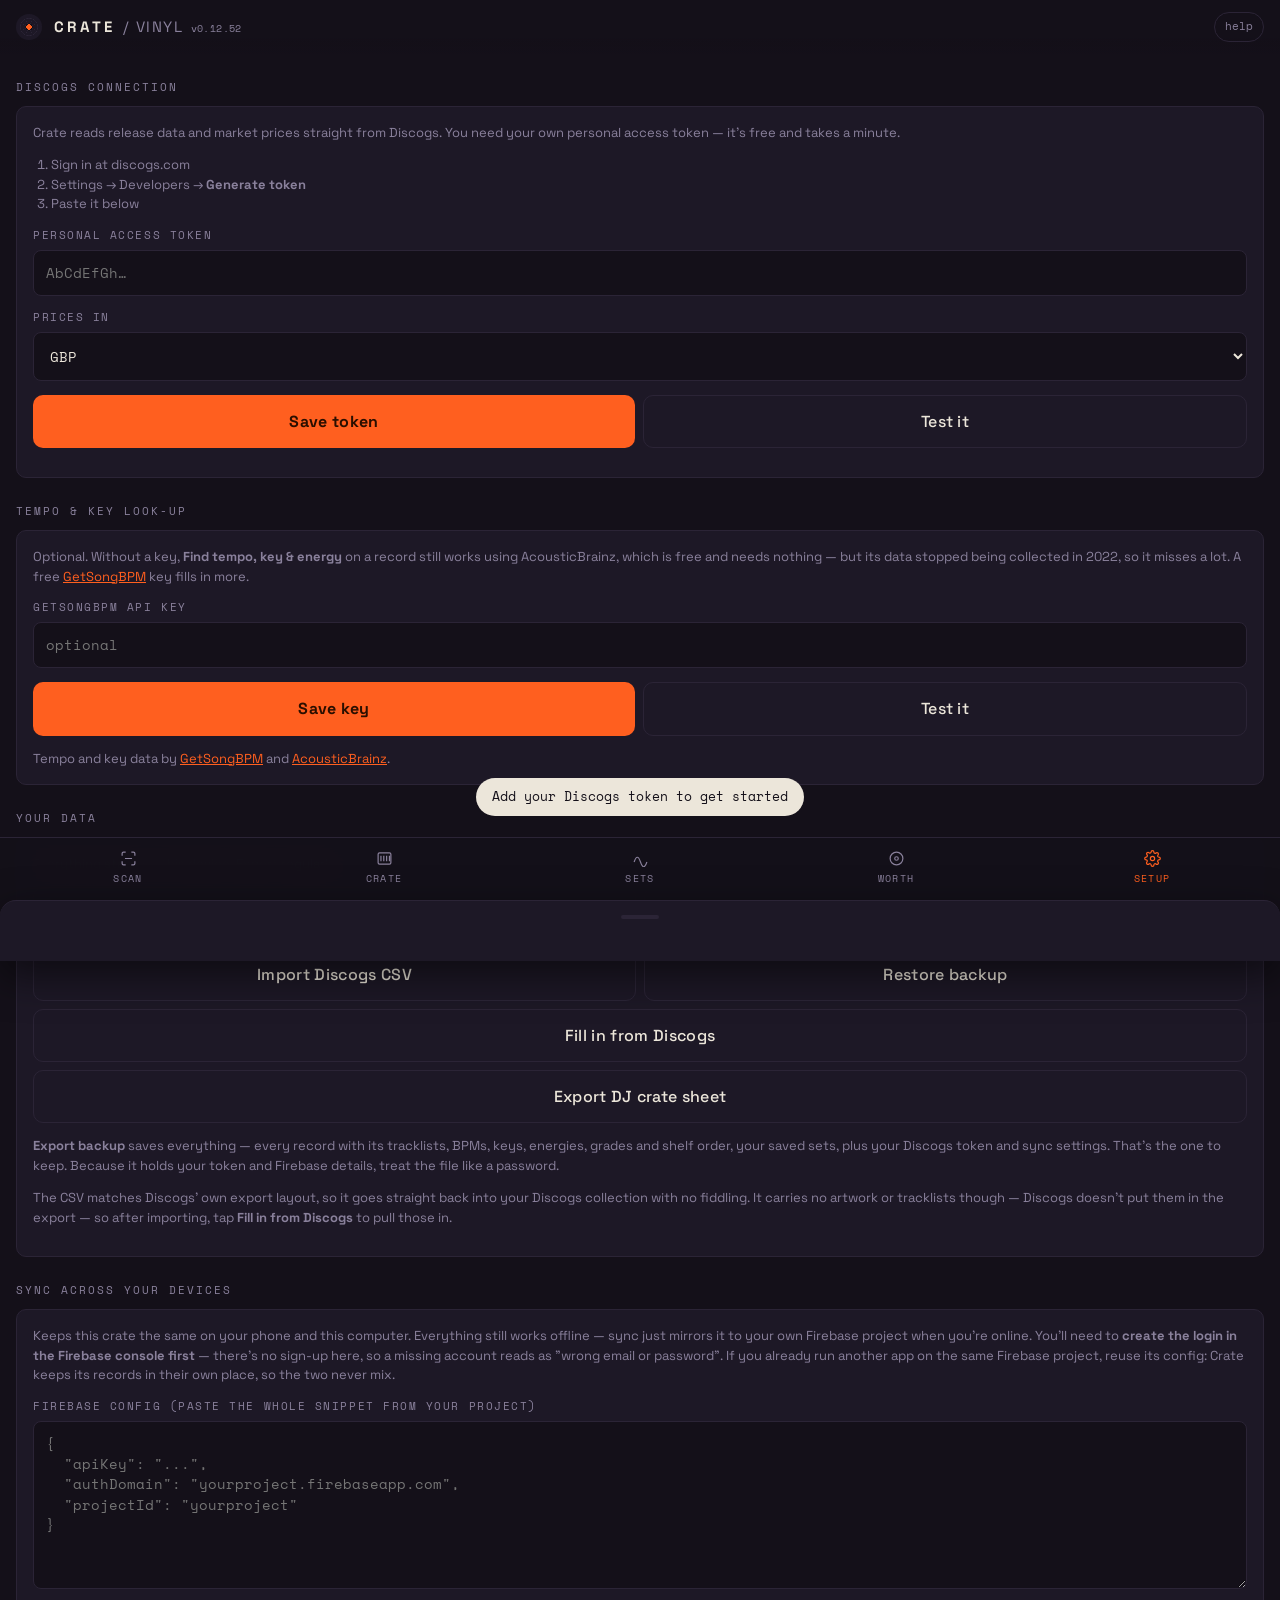
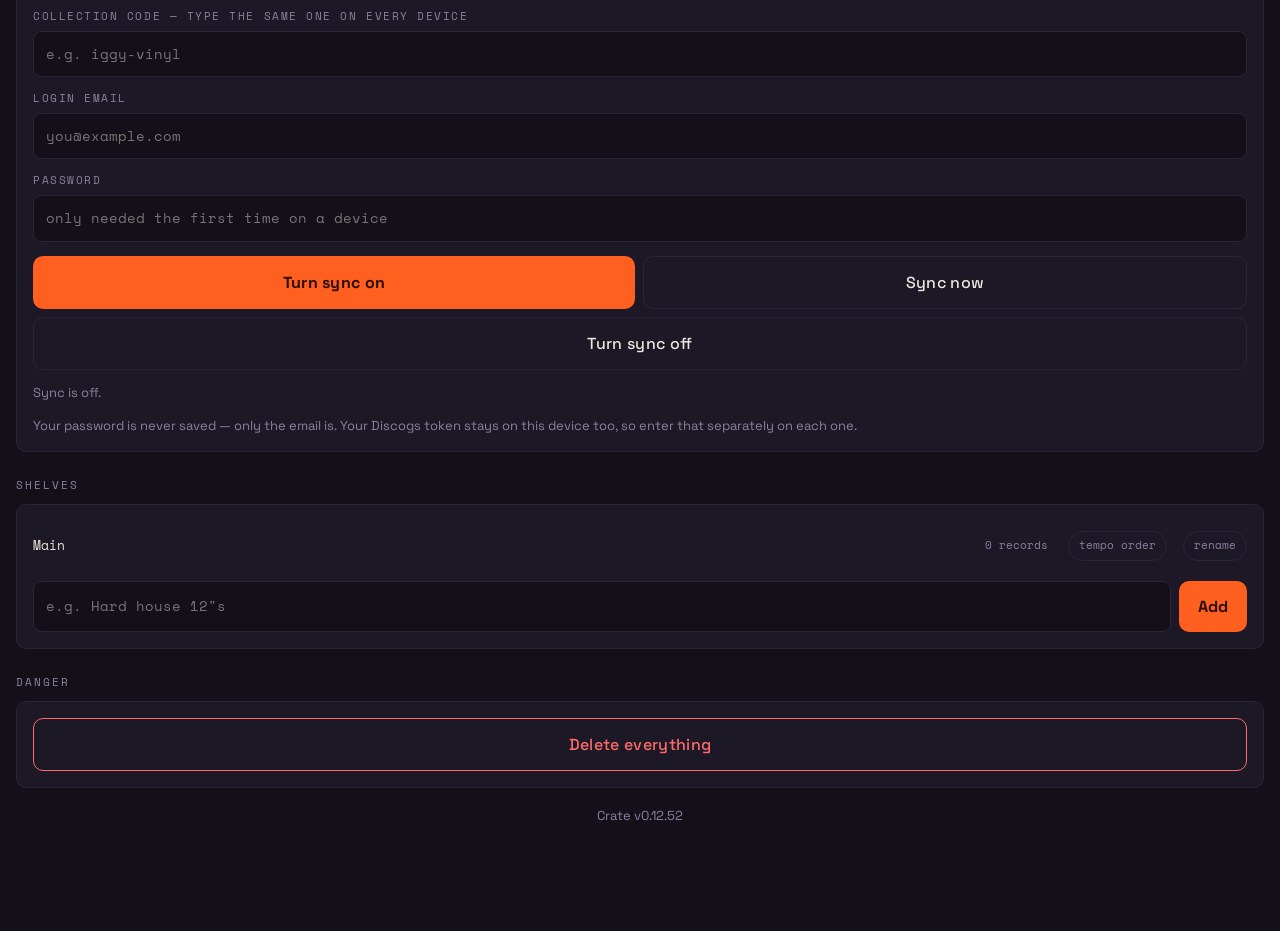
==== commit bbcd10f5: "v0.12.52 - Jump to a letter under any A-Z sort, and filter the crate to several shelves at once" ====
--- a/index.html
+++ b/index.html
@@ -8,7 +8,7 @@
 <link rel="preconnect" href="https://fonts.googleapis.com">
 <link rel="preconnect" href="https://fonts.gstatic.com" crossorigin>
 <link href="https://fonts.googleapis.com/css2?family=Space+Grotesk:wght@400;500;700&family=Space+Mono:wght@400;700&display=swap" rel="stylesheet">
-<link rel="stylesheet" href="styles.css?v=0.12.51">
+<link rel="stylesheet" href="styles.css?v=0.12.52">
 </head>
 <body>
 
@@ -123,7 +123,7 @@
   <div class="filterbar">
     <div class="lane">
       <span class="tag">Shelf</span>
-      <select id="shelfFilter"><option value="">All shelves</option></select>
+      <button type="button" class="pickbtn" id="shelfFilter"><span>All shelves</span></button>
       <select id="fmtFilter"><option value="">All formats</option></select>
     </div>
     <div class="lane">
@@ -161,6 +161,12 @@
     <button class="ghost" id="btnTagUndo" style="display:none">undo that</button>
     <div class="eyebrow" id="tagNote" style="display:none;flex-basis:100%"></div>
   </div>
+
+  <!-- Jump to a letter. Pinned under the top bar, so re-filing a crate is
+       tap-a-letter, work, tap the next one, with no scrolling back up.
+       Filled and shown by renderAZBar(), which is also the only thing that
+       knows which sorts it means anything under. -->
+  <div class="azbar" id="azBar" style="display:none"></div>
 
   <div class="grid" id="grid"></div>
   <div class="tlist" id="tlist" style="display:none"></div>
@@ -341,6 +347,6 @@
 <div class="sheet" id="sheet" role="dialog" aria-modal="true"><div class="grip"></div><div id="sheetBody"></div></div>
 <div id="toast" role="status"></div>
 
-<script src="app.js?v=0.12.51"></script>
+<script src="app.js?v=0.12.52"></script>
 </body>
 </html>
--- a/styles.css
+++ b/styles.css
@@ -365,7 +365,12 @@
 .pickbtn.on{border-color:var(--sticker);color:var(--sticker)}
 .pickbtn.on::after{color:var(--sticker)}
 .filterbar .pickbtn{padding:9px 8px;font-size:13px;min-height:41px}
-.filterbar .lane .pickbtn{flex:1 1 0;width:auto}
+/* min-width:0 for the reason the input/select rule above carries it: a flex
+   item's automatic minimum is its min-content width, so one long crate name
+   would squeeze the control beside it to nothing instead of ellipsising.
+   The Shelf lane is the first to hold a pickbtn AND a select, which is what
+   makes this reachable — the Genre lane has only ever held the one. */
+.filterbar .lane .pickbtn{flex:1 1 0;width:auto;min-width:0}
 /* A .row lane is `flex:1` with min-width:auto, so its automatic minimum
    size is the BUTTON'S min-content width — one long crate or genre name
    and the control beside it is squeezed to nothing instead of the label
@@ -704,3 +709,33 @@
 @media (prefers-reduced-motion:reduce){
   *{animation:none!important;transition:none!important}
 }
+
+/* ── jump to a letter ──────────────────────────────────────
+   Sticky rather than fixed, unlike #crateLit: that one is fixed and has to
+   be a body child to escape the view's animated transform, but sticky is
+   resolved against the scroll container and doesn't care. top is TOPBAR_H,
+   the same 56 the spotlight scrolls to, so the strip parks just under the
+   bar instead of behind it.
+
+   Hidden while a sheet is up: #crateLit lands at top 62 and would sit on
+   top of it, and you are looking at the rail then anyway, not the grid. */
+.azbar{position:sticky;top:56px;z-index:30;
+  display:flex;gap:2px;justify-content:space-between;
+  margin:10px 0 2px;padding:5px 4px;
+  background:var(--wax);border:1px solid var(--groove);border-radius:var(--r)}
+.azbar button{flex:1 1 0;min-width:0;padding:5px 0;
+  background:none;border:0;border-radius:4px;
+  font-family:var(--mono);font-size:11px;line-height:1;color:var(--dust);
+  cursor:pointer}
+/* Nothing under this letter. Left in place rather than removed so the strip
+   never reflows under your thumb as filters change — the letters stay where
+   your muscle memory left them. */
+.azbar button:disabled{opacity:.25;cursor:default}
+.azbar button:not(:disabled){color:var(--card)}
+.azbar button:not(:disabled):hover{background:var(--groove)}
+.azbar button.on{background:var(--sticker);color:var(--ink);font-weight:700}
+body.locating .azbar{display:none !important}
+@media (max-width:400px){
+  .azbar{gap:1px;padding:5px 2px}
+  .azbar button{font-size:10px}
+}
